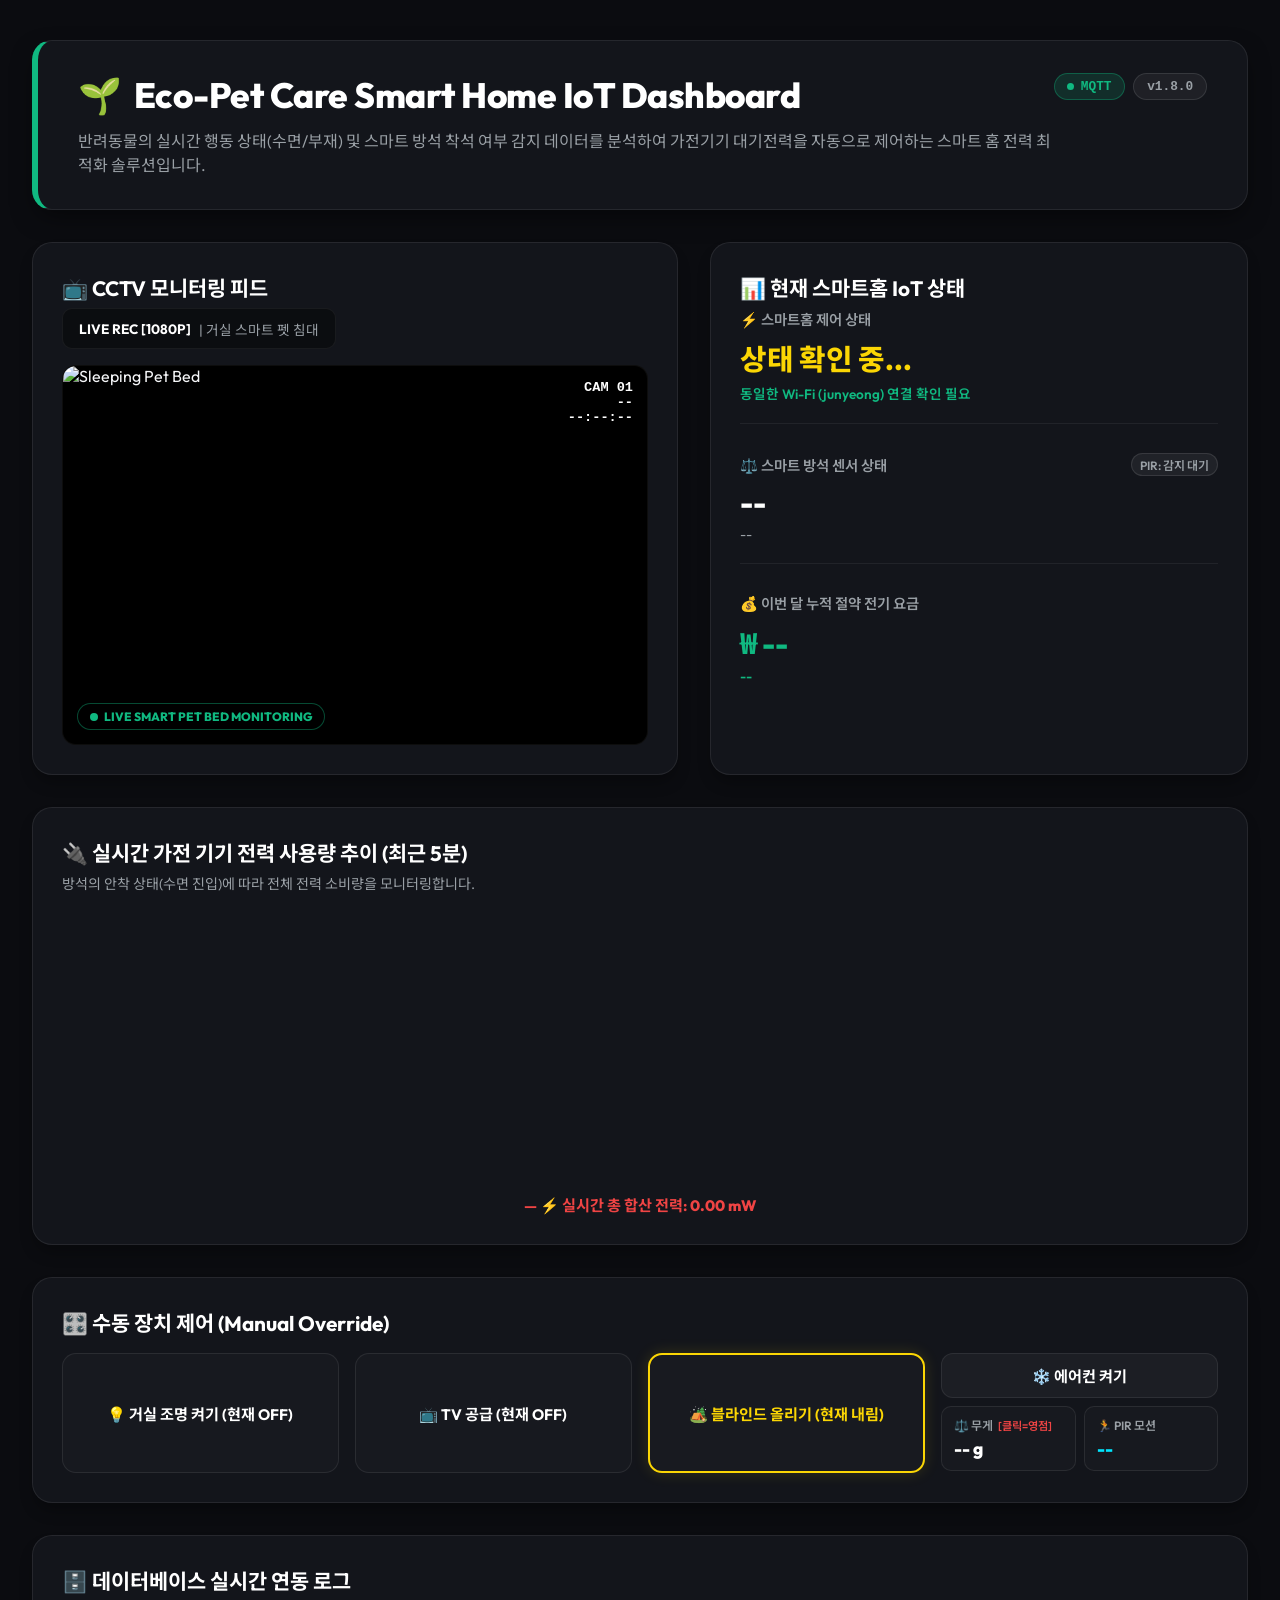
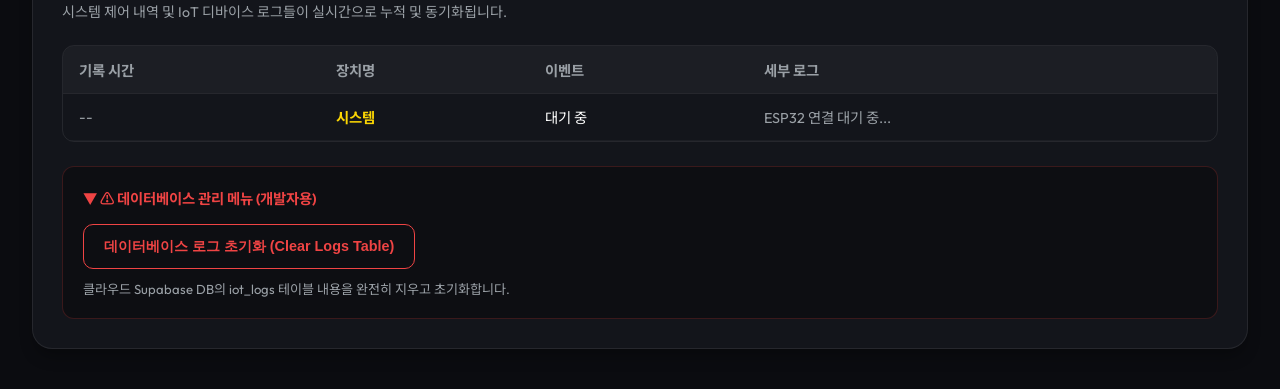
==== index.html @ 1c7ac2d5 "fix: make RPI_BASE dynamic and update status text" ====
<!DOCTYPE html>
<html lang="ko">
<head>
  <meta charset="UTF-8">
  <meta name="viewport" content="width=device-width, initial-scale=1.0">
  <title>🌱 Eco-Pet Care Smart Home IoT Dashboard</title>
  <link rel="stylesheet" href="style.css">
  <script src="https://cdn.jsdelivr.net/npm/chart.js"></script>
</head>
<body>
  <div class="container">
    <!-- Top Header Box -->
    <header>
      <div>
        <div class="title">
          <span>🌱</span> Eco-Pet Care Smart Home IoT Dashboard
        </div>
        <div class="subtitle">
          반려동물의 실시간 행동 상태(수면/부재) 및 스마트 방석 착석 여부 감지 데이터를 분석하여 가전기기 대기전력을 자동으로 제어하는 스마트 홈 전력 최적화 솔루션입니다.
        </div>
      </div>
      <div class="header-badges">
        <div class="badge-mqtt" id="mqttBadge">
          <span class="dot" id="mqttDot"></span> MQTT
        </div>
        <div class="badge-version">v1.8.0</div>
      </div>
    </header>

    <!-- Top Grid Layout -->
    <div class="grid-2">
      <!-- Left Card: CCTV Monitoring Feed -->
      <div class="card">
        <div class="card-title">
          📺 CCTV 모니터링 피드
        </div>
        <div class="cctv-header-bar">
          LIVE REC [1080P] <span>| 거실 스마트 펫 침대</span>
        </div>
        <div class="camera-box">
          <img src="https://images.unsplash.com/photo-1543466835-00a7907e9de1?q=80&w=1000&auto=format&fit=crop" alt="Sleeping Pet Bed">
          <div class="cam-timestamp">
            CAM 01<br>
            <span id="camDate">--</span><br>
            <span id="camTime">--:--:--</span>
          </div>
          <div class="cam-live-tag" id="camLiveTag">
            <span class="dot"></span> LIVE SMART PET BED MONITORING
          </div>
        </div>
      </div>

      <!-- Right Card: Current Smart Home IoT Status -->
      <div class="card">
        <div class="card-title">
          📊 현재 스마트홈 IoT 상태
        </div>

        <!-- Metric 1: 홈 제어 상태 -->
        <div class="metric-item">
          <div class="metric-label">⚡ 스마트홈 제어 상태</div>
          <div id="homeStatusVal" class="metric-val-yellow">상태 확인 중...</div>
          <div id="homeStatusSub" class="sub-desc-green">동일한 Wi-Fi (junyeong) 연결 확인 필요</div>
        </div>

        <!-- Metric 2: 방석 센서 -->
        <div class="metric-item">
          <div class="metric-label" style="display:flex; justify-content:space-between; align-items:center;">
            <span>⚖️ 스마트 방석 센서 상태</span>
            <span id="cushionPirTag" style="font-size:0.75rem; padding:2px 8px; border-radius:12px; background:rgba(255,255,255,0.06); color:#9aa0a6; border:1px solid rgba(255,255,255,0.1);">PIR: 감지 대기</span>
          </div>
          <div id="cushionStatusVal" class="metric-val-white">--</div>
          <div id="cushionStatusSub" class="sub-desc-gray">--</div>
        </div>

        <!-- Metric 3: 절약 요금 -->
        <div class="metric-item">
          <div class="metric-label">💰 이번 달 누적 절약 전기 요금</div>
          <div class="metric-val-green" id="savingVal">₩ --</div>
          <div class="sub-desc-green" id="savingSub">--</div>
        </div>
      </div>
    </div>

    <!-- Power Consumption Chart Card -->
    <div class="card" style="margin-bottom: 2rem;">
      <div class="card-title">🔌 실시간 가전 기기 전력 사용량 추이 (최근 5분)</div>
      <div class="card-desc">방석의 안착 상태(수면 진입)에 따라 전체 전력 소비량을 모니터링합니다.</div>

      <div style="height:260px; width:100%;">
        <canvas id="powerChart"></canvas>
      </div>

      <div style="display:flex; justify-content:center; align-items:center; gap:0.5rem; margin-top:1rem; font-weight:700; font-size:0.95rem;">
        <span style="color:#ef4444;">— ⚡ 실시간 총 합산 전력: <span id="powerLabel" style="color:#ef4444; font-weight:800;">0.00 mW</span></span>
      </div>
    </div>

    <!-- Manual Override Controls -->
    <div class="card" style="margin-bottom: 2rem;">
      <div class="card-title">🎛️ 수동 장치 제어 (Manual Override)</div>

      <div class="override-grid">
        <!-- 거실 조명 -->
        <div class="override-box" id="lightBox" onclick="toggleLight()">
          💡 거실 조명 켜기 (현재 OFF)
        </div>

        <!-- TV -->
        <div class="override-box" id="tvBox" onclick="toggleTV()">
          📺 TV 공급 (현재 OFF)
        </div>

        <!-- 블라인드 -->
        <div class="override-box-active" id="blindBox" onclick="toggleBlind()">
          🏕️ 블라인드 올리기 (현재 내림)
        </div>

        <!-- 에어컨 + 로드셀 영점 -->
        <div class="aircon-container">
          <div class="aircon-btn-top" id="acBtn" onclick="toggleAC()">
            ❄️ 에어컨 켜기
          </div>
          <div class="aircon-subgrid">
            <!-- 무게 / 영점 -->
            <div class="aircon-subbox" onclick="sendTare()" style="cursor:pointer;" title="클릭하여 영점 초기화">
              <div class="subbox-header">
                ⚖️ 무게 <span style="color:#ef4444; font-size:0.7rem;">[클릭=영점]</span>
              </div>
              <div class="subbox-content">
                <div class="subbox-val-white">
                  <span id="weightValSmall">-- g</span>
                </div>
              </div>
            </div>
            <!-- PIR 상태 -->
            <div class="aircon-subbox">
              <div class="subbox-header">
                🏃 PIR 모션
              </div>
              <div class="subbox-content">
                <div class="subbox-val-cyan" id="pirValSmall">
                  --
                </div>
              </div>
            </div>
          </div>
        </div>
      </div>
    </div>

    <!-- Database Logs & Delete Management Panel -->
    <div class="card">
      <div class="card-title">🗄️ 데이터베이스 실시간 연동 로그</div>
      <div class="card-desc" style="margin-bottom:1.5rem;">시스템 제어 내역 및 IoT 디바이스 로그들이 실시간으로 누적 및 동기화됩니다.</div>

      <div style="overflow-x:auto; border: 1px solid rgba(255,255,255,0.08); border-radius: 12px; margin-bottom: 1.5rem;">
        <table id="logsTable">
          <thead>
            <tr>
              <th>기록 시간</th>
              <th>장치명</th>
              <th>이벤트</th>
              <th>세부 로그</th>
            </tr>
          </thead>
          <tbody id="logsTbody">
            <tr>
              <td style="color:#9aa0a6;">--</td>
              <td style="font-weight:700; color:#fbd604;">시스템</td>
              <td style="color:#ffffff;">대기 중</td>
              <td style="color:#9aa0a6;">ESP32 연결 대기 중...</td>
            </tr>
          </tbody>
        </table>
      </div>

      <div style="background: rgba(0, 0, 0, 0.3); border: 1px solid rgba(239, 68, 68, 0.2); border-radius: 12px; padding: 1.25rem;">
        <div style="color: #ef4444; font-weight: 700; font-size: 0.9rem; margin-bottom: 1rem; display: flex; align-items: center; gap: 0.4rem;">
          ▼ ⚠️ 데이터베이스 관리 메뉴 (개발자용)
        </div>
        <div>
          <button
            id="clearLogsBtn"
            style="background: transparent; border: 1px solid #ef4444; color: #ef4444; padding: 0.75rem 1.25rem; border-radius: 10px; font-weight: 700; font-size: 0.9rem; cursor: pointer; transition: all 0.2s ease;"
            onclick="clearLogs()"
          >
            데이터베이스 로그 초기화 (Clear Logs Table)
          </button>
          <div style="color: #9aa0a6; font-size: 0.82rem; margin-top: 0.6rem;">
            클라우드 Supabase DB의 iot_logs 테이블 내용을 완전히 지우고 초기화합니다.
          </div>
        </div>
      </div>
    </div>
  </div>

  <script>
    // ===========================
    // 설정
    // ===========================
    const RPI_BASE = window.location.origin.startsWith('http') && !window.location.origin.includes('vercel')
      ? window.location.origin
      : 'http://10.88.232.244:5000';

    // 장치 토글 상태
    let lightOn = false, tvOn = false, blindUp = false, acOn = false;
    let backlightState = true;

    // 절약 요금 계산용
    let savedMinutes = 0;
    let lastDogPresent = null;
    let lastMotionState = null;
    let totalSaved = 12500; // 초기 누적값

    // 전력 차트 데이터
    let powerData = [];
    let timeLabels = [];

    // ===========================
    // 강아지 안착 판단 로직
    // weight >= 200g AND PIR = false → 강아지 자고있음
    // ===========================
    function isDogSettled(weight, motionDetected) {
      return weight >= 200 && !motionDetected;
    }

    // ===========================
    // 전력 차트 초기화
    // ===========================
    const ctx = document.getElementById('powerChart').getContext('2d');
    const powerChart = new Chart(ctx, {
      type: 'line',
      data: {
        labels: timeLabels,
        datasets: [{
          label: '실시간 총 합산 전력',
          data: powerData,
          borderColor: '#ef4444',
          backgroundColor: 'transparent',
          fill: false,
          tension: 0.3,
          borderWidth: 2,
          pointRadius: 0
        }]
      },
      options: {
        responsive: true,
        maintainAspectRatio: false,
        animation: { duration: 200 },
        plugins: { legend: { display: false } },
        scales: {
          x: {
            grid: { color: 'rgba(255,255,255,0.1)', borderDash: [4, 4] },
            ticks: { color: '#9aa0a6', fontSize: 10, maxTicksLimit: 10 }
          },
          y: {
            min: 0,
            max: 24,
            grid: { color: 'rgba(255,255,255,0.1)', borderDash: [4, 4] },
            ticks: { color: '#9aa0a6', stepSize: 6 }
          }
        }
      }
    });

    // ===========================
    // 실시간 상태 가져오기
    // ===========================
    async function fetchStatus() {
      try {
        const res = await fetch(`${RPI_BASE}/api/status`, { signal: AbortSignal.timeout(3000) });
        if (!res.ok) throw new Error('HTTP ' + res.status);
        const json = await res.json();
        updateUI(json.data || {});
        setMqttOnline(true);
      } catch(e) {
        setMqttOnline(false);
        const homeStatusEl  = document.getElementById('homeStatusVal');
        const homeStatusSub = document.getElementById('homeStatusSub');
        if (location.protocol === 'https:') {
          homeStatusEl.textContent = '⚠️ 브라우저 보안 차단 (HTTPS)';
          homeStatusEl.className   = 'metric-val-yellow';
          homeStatusSub.textContent = '🔒 주소창 자물쇠 > 사이트 설정 > "보안되지 않은 콘텐츠" [허용] 클릭 후 새로고침!';
          homeStatusSub.className   = 'sub-desc-green';
        } else {
          homeStatusEl.textContent = '❌ 라즈베리파이 연결 대기 중';
          homeStatusEl.className   = 'metric-val-yellow';
          homeStatusSub.textContent = '동일한 Wi-Fi(junyeong) 접속 확인 필요';
        }
      }
    }

    let lastMotionTimeWeb = 0;

    function updateUI(d) {
      const weight          = parseFloat(d.weight) || 0;
      const motionDetected  = d.motionDetected === true;
      const devStatus       = d.deviceStatus || 'OFFLINE';
      const pirAnalysis     = d.pirAnalysis || '';
      const dogStateServer  = d.dogState || '';

      const now = Date.now();
      if (motionDetected) {
        lastMotionTimeWeb = now;
      }

      // ─── 강아지 상태 판단 ───
      // 1) PIR 감지 -> 활동 중 (로드셀 무관)
      // 2) PIR 10초 미감지 & 무게 >= 200g -> 수면 중
      // 3) PIR 10초 미만 미감지 & 무게 >= 200g -> 착석 중
      // 4) 무게 < 80g & PIR 미감지 -> 부재 중
      let dogStatusStr = 'ABSENT'; // 'ACTIVE', 'SLEEPING', 'PRESENT', 'ABSENT'
      if (dogStateServer) {
        dogStatusStr = dogStateServer;
      } else {
        if (motionDetected) {
          dogStatusStr = 'ACTIVE';
        } else if (weight >= 200) {
          if (now - lastMotionTimeWeb >= 10000) {
            dogStatusStr = 'SLEEPING';
          } else {
            dogStatusStr = 'PRESENT';
          }
        } else if (weight < 80) {
          dogStatusStr = 'ABSENT';
        }
      }

      // ─── 홈 제어 상태 ───
      const homeStatusEl  = document.getElementById('homeStatusVal');
      const homeStatusSub = document.getElementById('homeStatusSub');
      if (dogStatusStr === 'ACTIVE') {
        homeStatusEl.textContent = '강아지 활동 중 🐕🏃';
        homeStatusEl.className   = 'metric-val-yellow';
        homeStatusSub.textContent = '⚡ PIR 움직임 감지 중 (절전 해제)';
        homeStatusSub.className   = 'sub-desc-green';
      } else if (dogStatusStr === 'SLEEPING') {
        homeStatusEl.textContent = '강아지 수면 중 🐶💤';
        homeStatusEl.className   = 'metric-val-green';
        homeStatusSub.textContent = '✓ 10초 이상 움직임 없음 + 방석 안착 (절전 모드)';
        homeStatusSub.className   = 'sub-desc-green';
      } else if (dogStatusStr === 'PRESENT') {
        homeStatusEl.textContent = '방석 착석 중 🐶';
        homeStatusEl.className   = 'metric-val-white';
        homeStatusSub.textContent = '● 방석 체중 감지 (10초 수면 대기 중)';
        homeStatusSub.className   = 'sub-desc-green';
      } else {
        homeStatusEl.textContent = '부재 중 (대기 모드 🏠)';
        homeStatusEl.className   = 'metric-val-yellow';
        homeStatusSub.textContent = '✓ 대기전력 보호 상태';
        homeStatusSub.className   = 'sub-desc-green';
      }

      // ─── 방석 센서 상태 ───
      const cushionVal = document.getElementById('cushionStatusVal');
      const cushionSub = document.getElementById('cushionStatusSub');
      const cushionPirTag = document.getElementById('cushionPirTag');

      if (cushionPirTag) {
        if (motionDetected) {
          cushionPirTag.textContent = '🏃 PIR: 감지됨';
          cushionPirTag.style.color = '#fbd604';
          cushionPirTag.style.borderColor = 'rgba(251,214,4,0.4)';
          cushionPirTag.style.background = 'rgba(251,214,4,0.15)';
        } else {
          cushionPirTag.textContent = '💤 PIR: 비감지';
          cushionPirTag.style.color = '#10b981';
          cushionPirTag.style.borderColor = 'rgba(16,185,129,0.3)';
          cushionPirTag.style.background = 'rgba(16,185,129,0.1)';
        }
      }

      if (dogStatusStr === 'SLEEPING') {
        cushionVal.textContent = '수면 안착 💤';
        cushionSub.textContent = '● 반려견 수면 중 (무게: ' + weight.toFixed(1) + 'g)';
        cushionSub.className   = 'sub-desc-green';
      } else if (dogStatusStr === 'PRESENT' || dogStatusStr === 'ACTIVE') {
        cushionVal.textContent = '안착 중 🐶';
        cushionSub.textContent = '● 반려견 방석 재실 (무게: ' + weight.toFixed(1) + 'g)';
        cushionSub.className   = 'sub-desc-green';
      } else {
        cushionVal.textContent = '미안착';
        cushionSub.textContent = '○ 반려견 부재 상태 (무게: ' + weight.toFixed(1) + 'g)';
        cushionSub.className   = 'sub-desc-gray';
      }

      // ─── 절약 요금 업데이트 ───
      if (lastDogPresent !== null && lastDogPresent !== dogSettled) {
        if (!dogSettled) {
          totalSaved += 50; // 대기모드 전환 시 절약 누적
        }
        addLog('스마트홈', dogSettled ? '강아지 안착' : '강아지 이석', dogSettled ? `무게 ${weight.toFixed(1)}g 감지 + PIR 미감지 → 재실 확인` : `방석 비어있음 → 대기모드 전환`);
      }
      lastDogPresent = dogSettled;
      document.getElementById('savingVal').textContent = '₩ ' + totalSaved.toLocaleString();
      document.getElementById('savingSub').textContent = '+₩ 50 (전일 대기전력 자동 차단 대비)';

      // ─── 무게 / PIR 소형 표시 ───
      document.getElementById('weightValSmall').textContent = weight.toFixed(1) + ' g';
      const pirSmall = document.getElementById('pirValSmall');
      if (motionDetected) {
        pirSmall.textContent = '🏃 감지';
        pirSmall.style.color = '#fbd604';
      } else {
        pirSmall.textContent = '💤 없음';
        pirSmall.style.color = '#00e5ff';
      }

      // PIR 변화 로그
      if (lastMotionState !== null && lastMotionState !== motionDetected) {
        addLog('PIR 모션 센서', motionDetected ? '모션 감지' : '모션 해제',
          motionDetected ? '움직임 감지 → 강아지 활동 중' : `움직임 없음 (무게: ${weight.toFixed(1)}g)`);
      }
      lastMotionState = motionDetected;

      // ─── MQTT 배지 상태 ───
      setMqttOnline(devStatus === 'ONLINE');

      // ─── 전력 차트 (강아지 안착 시 전력 낮게) ───
      const now = new Date().toLocaleTimeString('ko-KR', { hour: '2-digit', minute: '2-digit', second: '2-digit' });
      const basePower = dogSettled ? 0.5 : 21.2;
      const power = +(basePower + (Math.random() * 0.6 - 0.3)).toFixed(2);
      powerData.push(power);
      timeLabels.push(now);
      if (powerData.length > 60) { powerData.shift(); timeLabels.shift(); }
      powerChart.update('none');
      document.getElementById('powerLabel').textContent = power.toFixed(2) + ' mW';
    }

    function setMqttOnline(online) {
      const dot = document.getElementById('mqttDot');
      dot.style.background  = online ? '#10b981' : '#ef4444';
      dot.style.boxShadow   = online ? '0 0 6px #10b981' : '0 0 6px #ef4444';
    }

    // ===========================
    // 제어 명령 전송
    // ===========================
    async function sendCommand(payload) {
      try {
        const res = await fetch(`${RPI_BASE}/api/control`, {
          method: 'POST',
          headers: { 'Content-Type': 'application/json' },
          body: JSON.stringify(payload),
          signal: AbortSignal.timeout(3000)
        });
        return res.ok;
      } catch(e) { return false; }
    }

    // 영점 초기화
    async function sendTare() {
      const box = document.getElementById('weightValSmall');
      const prev = box.textContent;
      box.textContent = '영점 중...';
      const ok = await sendCommand({ command: 'tare' });
      box.textContent = ok ? '✅ 완료' : prev;
      setTimeout(() => { if(box.textContent === '✅ 완료') box.textContent = '0.0 g'; }, 1500);
      if (ok) addLog('로드셀', '영점 초기화', '사용자가 Tare 명령 전송 완료');
    }

    // 거실 조명
    function toggleLight() {
      lightOn = !lightOn;
      const box = document.getElementById('lightBox');
      box.textContent = `💡 거실 조명 ${lightOn ? '켜기' : '끄기'} (현재 ${lightOn ? 'ON' : 'OFF'})`;
      if (lightOn) { box.style.border = '2px solid #fbd604'; box.style.color = '#fbd604'; }
      else { box.style.border = ''; box.style.color = ''; }
      addLog('거실 조명', '수동 제어', `관리자가 거실 조명을 ${lightOn ? 'ON' : 'OFF'}(으)로 수동 전환함`);
    }

    // TV
    function toggleTV() {
      tvOn = !tvOn;
      const box = document.getElementById('tvBox');
      box.textContent = `📺 TV 공급 (현재 ${tvOn ? 'ON' : 'OFF'})`;
      if (tvOn) { box.style.border = '2px solid #fbd604'; box.style.color = '#fbd604'; }
      else { box.style.border = ''; box.style.color = ''; }
      addLog('TV', '수동 제어', `관리자가 TV 전원을 ${tvOn ? 'ON' : 'OFF'}(으)로 수동 전환함`);
    }

    // 블라인드
    function toggleBlind() {
      blindUp = !blindUp;
      const box = document.getElementById('blindBox');
      box.textContent = `🏕️ 블라인드 ${blindUp ? '내리기' : '올리기'} (현재 ${blindUp ? '올림' : '내림'})`;
      addLog('블라인드', '수동 제어', `관리자가 블라인드를 ${blindUp ? '올림' : '내림'}(으)로 수동 전환함`);
    }

    // 에어컨
    function toggleAC() {
      acOn = !acOn;
      const btn = document.getElementById('acBtn');
      btn.textContent = acOn ? '❄️ 에어컨 끄기' : '❄️ 에어컨 켜기';
      addLog('에어컨', '수동 제어', `관리자가 에어컨 전원을 ${acOn ? 'ON' : 'OFF'}(으)로 수동 전환함 (PWM: ${acOn ? 149 : 0})`);
    }

    // ===========================
    // 이벤트 로그
    // ===========================
    function addLog(device, event, detail) {
      const tbody = document.getElementById('logsTbody');
      const nowStr = new Date().toLocaleString('ko-KR').replace(/\./g, '-').replace(/ /g, ' ').substring(0, 19);
      const tr = document.createElement('tr');
      tr.innerHTML = `
        <td style="color:#9aa0a6;">${nowStr}</td>
        <td style="font-weight:700; color:#fbd604;">${device}</td>
        <td style="color:#ffffff;">${event}</td>
        <td style="color:#9aa0a6;">${detail}</td>
      `;
      tbody.insertBefore(tr, tbody.firstChild);
      if (tbody.children.length > 20) tbody.removeChild(tbody.lastChild);
    }

    function clearLogs() {
      if (confirm('정말로 모든 데이터베이스 로그를 초기화하시겠습니까?')) {
        const tbody = document.getElementById('logsTbody');
        const nowStr = new Date().toLocaleString('ko-KR');
        tbody.innerHTML = `
          <tr>
            <td style="color:#9aa0a6;">${nowStr}</td>
            <td style="font-weight:700; color:#fbd604;">시스템 메인</td>
            <td style="color:#ffffff;">초기화</td>
            <td style="color:#9aa0a6;">데이터베이스 모든 로그 수동 삭제 완료 (초기화)</td>
          </tr>
        `;
        alert('데이터베이스 모든 로그가 초기화 되었습니다.');
      }
    }

    // ===========================
    // 실시간 시계
    // ===========================
    function updateClock() {
      const now = new Date();
      document.getElementById('camDate').textContent = now.toLocaleDateString('ko-KR');
      document.getElementById('camTime').textContent = now.toLocaleTimeString('ko-KR');
    }

    // ===========================
    // 시작
    // ===========================
    fetchStatus();
    setInterval(fetchStatus, 1500);
    setInterval(updateClock, 1000);
    updateClock();
  </script>
</body>
</html>
---- style.css ----
@import url('https://fonts.googleapis.com/css2?family=Outfit:wght@300;400;600;800&family=Noto+Sans+KR:wght@300;400;700&display=swap');

:root {
  --bg-color: #0b0c10;
  --panel-bg: rgba(22, 24, 30, 0.85);
  --panel-border: rgba(255, 255, 255, 0.08);
  --text-primary: #f5f6f8;
  --text-secondary: #9aa0a6;
  --accent-green: #10b981;
  --accent-red: #ef4444;
  --accent-yellow: #fbd604;
  --font-family: 'Outfit', 'Noto Sans KR', sans-serif;
}

* {
  margin: 0;
  padding: 0;
  box-sizing: border-box;
}

body {
  background-color: var(--bg-color);
  color: var(--text-primary);
  font-family: var(--font-family);
  min-height: 100vh;
  padding: 2.5rem 2rem;
  overflow-x: hidden;
}

.container {
  max-width: 1400px;
  margin: 0 auto;
}

/* Header Box */
header {
  background: var(--panel-bg);
  border: 1px solid var(--panel-border);
  backdrop-filter: blur(16px);
  padding: 2rem 2.5rem;
  border-radius: 20px;
  margin-bottom: 2rem;
  border-left: 6px solid #10b981;
  display: flex;
  justify-content: space-between;
  align-items: flex-start;
  box-shadow: 0 10px 25px -5px rgba(0, 0, 0, 0.5);
  position: relative;
}

.title {
  font-size: 2.2rem;
  font-weight: 800;
  color: #ffffff;
  display: flex;
  align-items: center;
  gap: 0.75rem;
  letter-spacing: -0.5px;
}

.subtitle {
  color: var(--text-secondary);
  font-size: 1rem;
  margin-top: 0.75rem;
  line-height: 1.5;
}

.header-badges {
  display: flex;
  align-items: center;
  gap: 0.5rem;
}

.badge-mqtt {
  background: rgba(16, 185, 129, 0.15);
  border: 1px solid rgba(16, 185, 129, 0.35);
  color: #10b981;
  padding: 0.3rem 0.8rem;
  border-radius: 999px;
  font-size: 0.8rem;
  font-weight: 700;
  font-family: monospace;
  display: flex;
  align-items: center;
  gap: 0.4rem;
}

.badge-mqtt .dot {
  width: 7px;
  height: 7px;
  border-radius: 50%;
  background-color: #10b981;
  display: inline-block;
}

.badge-version {
  background: rgba(255, 255, 255, 0.05);
  border: 1px solid rgba(255, 255, 255, 0.1);
  color: #9aa0a6;
  padding: 0.3rem 0.8rem;
  border-radius: 999px;
  font-size: 0.8rem;
  font-weight: 700;
  font-family: monospace;
}

/* Grid Layout */
.grid-2 {
  display: grid;
  grid-template-columns: 1.2fr 1fr;
  gap: 2rem;
  margin-bottom: 2rem;
}

.card {
  background: var(--panel-bg);
  border: 1px solid var(--panel-border);
  border-radius: 20px;
  padding: 1.8rem;
  backdrop-filter: blur(12px);
  box-shadow: 0 10px 15px -3px rgba(0, 0, 0, 0.3);
}

.card-title {
  font-size: 1.3rem;
  font-weight: 700;
  margin-bottom: 0.4rem;
  display: flex;
  align-items: center;
  gap: 0.5rem;
  color: #ffffff;
}

.card-desc {
  color: var(--text-secondary);
  font-size: 0.88rem;
  margin-bottom: 1.5rem;
}

/* Camera Card */
.cctv-header-bar {
  background: rgba(0, 0, 0, 0.4);
  border: 1px solid rgba(255, 255, 255, 0.06);
  padding: 0.6rem 1rem;
  border-radius: 10px;
  font-size: 0.85rem;
  font-weight: 700;
  color: #ffffff;
  margin-bottom: 1rem;
  display: inline-flex;
  align-items: center;
  gap: 0.5rem;
}

.cctv-header-bar span {
  color: #9aa0a6;
  font-weight: 400;
}

.camera-box {
  width: 100%;
  height: 380px;
  background: #000;
  border-radius: 14px;
  position: relative;
  overflow: hidden;
  border: 1px solid rgba(255, 255, 255, 0.05);
}

.camera-box img {
  width: 100%;
  height: 100%;
  object-fit: cover;
}

.cam-timestamp {
  position: absolute;
  top: 14px;
  right: 14px;
  text-align: right;
  color: #ffffff;
  font-family: monospace;
  font-size: 0.85rem;
  font-weight: 700;
  text-shadow: 0 2px 4px rgba(0,0,0,0.8);
}

.cam-live-tag {
  position: absolute;
  bottom: 14px;
  left: 14px;
  background: rgba(0, 0, 0, 0.65);
  border: 1px solid rgba(16, 185, 129, 0.4);
  padding: 5px 12px;
  border-radius: 20px;
  font-size: 0.75rem;
  font-weight: 800;
  color: #10b981;
  backdrop-filter: blur(4px);
  display: flex;
  align-items: center;
  gap: 0.4rem;
}

.cam-live-tag .dot {
  width: 8px;
  height: 8px;
  border-radius: 50%;
  background-color: #10b981;
}

/* Status Metrics */
.metric-item {
  margin-bottom: 1.8rem;
  padding-bottom: 1.25rem;
  border-bottom: 1px solid rgba(255, 255, 255, 0.06);
}

.metric-item:last-child {
  margin-bottom: 0;
  padding-bottom: 0;
  border-bottom: none;
}

.metric-label {
  color: var(--text-secondary);
  font-size: 0.9rem;
  font-weight: 600;
  margin-bottom: 0.5rem;
  display: flex;
  align-items: center;
  gap: 0.4rem;
}

.metric-val-yellow {
  font-size: 1.8rem;
  font-weight: 800;
  color: #fbd604;
  margin-bottom: 0.3rem;
}

.metric-val-white {
  font-size: 1.8rem;
  font-weight: 800;
  color: #ffffff;
  margin-bottom: 0.3rem;
}

.metric-val-green {
  font-size: 1.8rem;
  font-weight: 800;
  color: #10b981;
  margin-bottom: 0.3rem;
}

.sub-desc-green {
  color: #10b981;
  font-size: 0.85rem;
  font-weight: 600;
}

.sub-desc-gray {
  color: #9aa0a6;
  font-size: 0.85rem;
}

/* Manual Override Grid */
.override-grid {
  display: grid;
  grid-template-columns: repeat(4, 1fr);
  gap: 1rem;
  margin-top: 1rem;
}

.override-box {
  background: rgba(255, 255, 255, 0.02);
  border: 1px solid rgba(255, 255, 255, 0.08);
  border-radius: 14px;
  padding: 1.5rem 1rem;
  display: flex;
  align-items: center;
  justify-content: center;
  font-weight: 700;
  font-size: 0.95rem;
  color: #ffffff;
  text-align: center;
  min-height: 120px;
  cursor: pointer;
  transition: all 0.2s ease;
}

.override-box:hover {
  background: rgba(255, 255, 255, 0.05);
  border-color: rgba(255, 255, 255, 0.2);
}

.override-box-active {
  background: rgba(255, 255, 255, 0.02);
  border: 2px solid #fbd604;
  border-radius: 14px;
  padding: 1.5rem 1rem;
  display: flex;
  align-items: center;
  justify-content: center;
  font-weight: 700;
  font-size: 0.95rem;
  color: #fbd604;
  text-align: center;
  min-height: 120px;
  box-shadow: 0 0 15px rgba(251, 214, 4, 0.15);
}

/* Air Conditioner Box Structure matching Image 2 */
.aircon-container {
  display: flex;
  flex-direction: column;
  gap: 0.5rem;
  min-height: 120px;
}

.aircon-btn-top {
  background: rgba(255, 255, 255, 0.04);
  border: 1px solid rgba(255, 255, 255, 0.08);
  border-radius: 12px;
  color: #ffffff;
  padding: 0.65rem 1rem;
  font-weight: 700;
  font-size: 0.95rem;
  text-align: center;
  cursor: pointer;
  display: flex;
  align-items: center;
  justify-content: center;
  gap: 0.4rem;
}

.aircon-subgrid {
  display: grid;
  grid-template-columns: 1fr 1fr;
  gap: 0.5rem;
}

.aircon-subbox {
  background: rgba(255, 255, 255, 0.02);
  border: 1px solid rgba(255, 255, 255, 0.08);
  border-radius: 10px;
  padding: 0.6rem 0.75rem;
  display: flex;
  flex-direction: column;
  justify-content: space-between;
  min-height: 65px;
}

.subbox-header {
  color: #9aa0a6;
  font-size: 0.75rem;
  font-weight: 600;
  display: flex;
  align-items: center;
  gap: 0.3rem;
}

.subbox-content {
  display: flex;
  align-items: center;
  justify-content: space-between;
  margin-top: 0.2rem;
}

.subbox-val-white {
  color: #ffffff;
  font-weight: 800;
  font-size: 1.1rem;
  display: flex;
  align-items: center;
  gap: 0.3rem;
}

.subbox-val-cyan {
  color: #00e5ff;
  font-weight: 800;
  font-size: 1.1rem;
  display: flex;
  align-items: center;
  gap: 0.3rem;
}

.arrow-stack {
  display: flex;
  flex-direction: column;
  align-items: center;
  gap: 1px;
  color: #64748b;
  font-size: 0.65rem;
  cursor: pointer;
}

.arrow-stack span:hover {
  color: #00e5ff;
}

table {
  width: 100%;
  border-collapse: collapse;
  font-size: 0.9rem;
  text-align: left;
}

th {
  background: rgba(255, 255, 255, 0.04);
  padding: 0.8rem 1rem;
  color: var(--text-secondary);
  border-bottom: 1px solid var(--panel-border);
}

td {
  padding: 0.8rem 1rem;
  border-bottom: 1px solid rgba(255, 255, 255, 0.04);
}

@media (max-width: 992px) {
  .grid-2 { grid-template-columns: 1fr; }
  .override-grid { grid-template-columns: 1fr 1fr; }
  .grid-3 { grid-template-columns: 1fr; }
}

/* Grid 3 columns */
.grid-3 {
  display: grid;
  grid-template-columns: repeat(3, 1fr);
  gap: 1.5rem;
}

/* Sensor Card */
.sensor-card {
  display: flex;
  flex-direction: column;
  align-items: center;
  text-align: center;
  gap: 0.6rem;
}

.sensor-big {
  font-size: 2.2rem;
  font-weight: 800;
  color: #ffffff;
  letter-spacing: -1px;
}

.sensor-badge {
  background: rgba(255,255,255,0.05);
  border: 1px solid rgba(255,255,255,0.1);
  color: #9aa0a6;
  padding: 0.35rem 1rem;
  border-radius: 999px;
  font-size: 0.82rem;
  font-weight: 700;
  transition: all 0.3s ease;
}

.sensor-sub {
  color: #9aa0a6;
  font-size: 0.8rem;
}

/* Tare Button */
.ctrl-btn {
  margin-top: 0.5rem;
  padding: 0.6rem 1.2rem;
  border-radius: 10px;
  font-weight: 700;
  font-size: 0.85rem;
  cursor: pointer;
  border: none;
  transition: all 0.2s ease;
}

.tare-btn {
  background: rgba(16, 185, 129, 0.15);
  border: 1px solid rgba(16, 185, 129, 0.4);
  color: #10b981;
}

.tare-btn:hover {
  background: rgba(16, 185, 129, 0.3);
  transform: translateY(-1px);
}

.tare-btn:disabled {
  opacity: 0.5;
  cursor: not-allowed;
  transform: none;
}

/* LCD Screen Simulator */
.lcd-screen {
  background: #0d1a0d;
  border: 2px solid #1a4a1a;
  border-radius: 10px;
  padding: 1rem 1.5rem;
  font-family: 'Courier New', monospace;
  box-shadow: inset 0 0 20px rgba(0, 255, 0, 0.05), 0 0 15px rgba(0, 200, 0, 0.1);
  margin-top: 1rem;
}

.lcd-line {
  font-size: 1.1rem;
  font-weight: 700;
  color: #39ff14;
  text-shadow: 0 0 8px rgba(57, 255, 20, 0.6);
  letter-spacing: 0.05em;
  line-height: 2;
  white-space: pre;
  overflow: hidden;
}

/* Override box hover for interactive ones */
.override-box-active:hover {
  background: rgba(251, 214, 4, 0.08);
  cursor: pointer;
  transform: translateY(-1px);
  transition: all 0.2s ease;
}

.aircon-container:hover .aircon-btn-top {
  background: rgba(255,255,255,0.08);
  border-color: rgba(255,255,255,0.2);
  transition: all 0.2s ease;
}
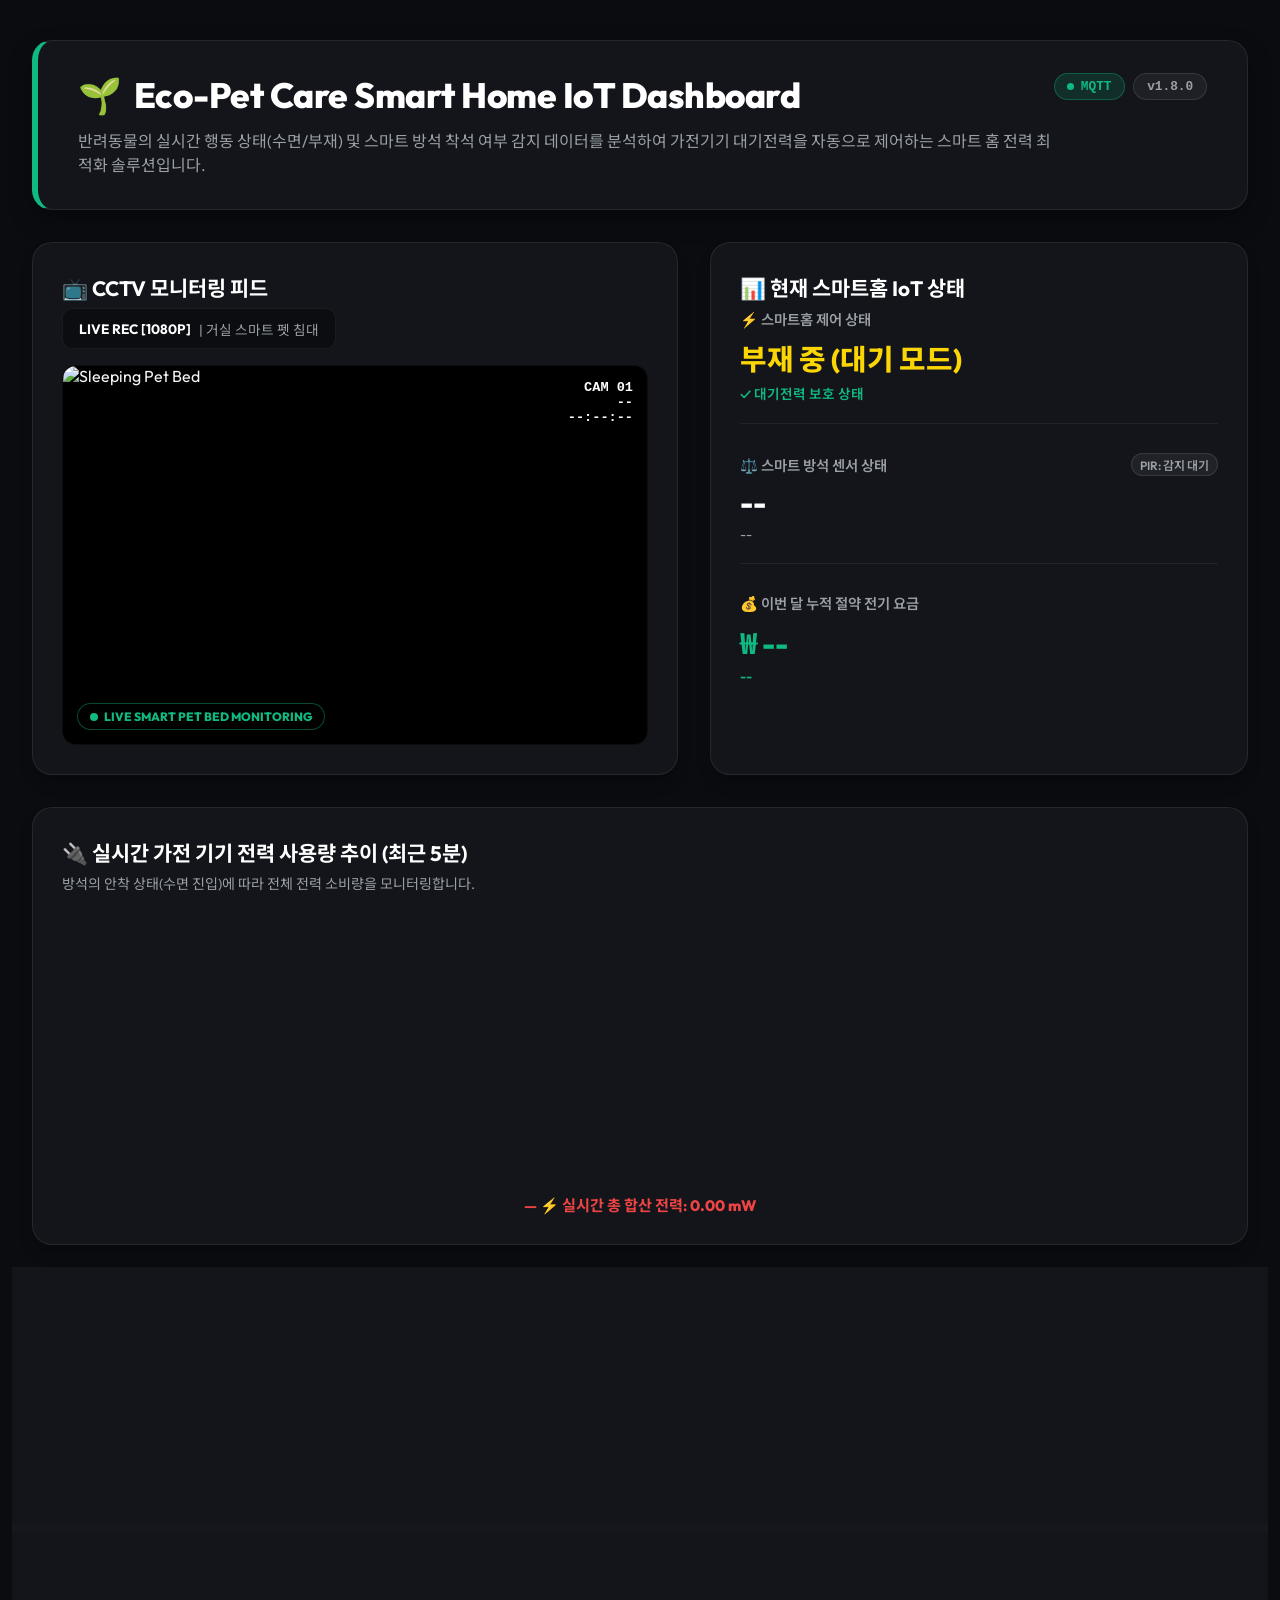
==== commit 02cf555d: "fix: clean Cloudflare HTTPS fetch logic without Mixed Content fallback errors" ====
--- a/index.html
+++ b/index.html
@@ -59,8 +59,8 @@
         <!-- Metric 1: 홈 제어 상태 -->
         <div class="metric-item">
           <div class="metric-label">⚡ 스마트홈 제어 상태</div>
-          <div id="homeStatusVal" class="metric-val-yellow">상태 확인 중...</div>
-          <div id="homeStatusSub" class="sub-desc-green">동일한 Wi-Fi (junyeong) 연결 확인 필요</div>
+          <div id="homeStatusVal" class="metric-val-yellow">부재 중 (대기 모드)</div>
+          <div id="homeStatusSub" class="sub-desc-green">✓ 대기전력 보호 상태</div>
         </div>
 
         <!-- Metric 2: 방석 센서 -->
@@ -264,31 +264,37 @@
       }
     });
 
-    // ===========================
-    // 실시간 상태 가져오기
-    // ===========================
+    // 🌐 발표 전용 Cloudflare HTTPS 보안 터널 (Vercel 100% 호환)
+    const TUNNEL_URL = 'https://quarters-contributing-yorkshire-halo.trycloudflare.com';
+
     async function fetchStatus() {
+      // 1. Cloudflare HTTPS 터널 호출
       try {
-        const res = await fetch(`${RPI_BASE}/api/status`, { signal: AbortSignal.timeout(3000) });
-        if (!res.ok) throw new Error('HTTP ' + res.status);
-        const json = await res.json();
-        updateUI(json.data || {});
-        setMqttOnline(true);
+        const res = await fetch(`${TUNNEL_URL}/api/status`, { cache: 'no-store' });
+        if (res.ok) {
+          const json = await res.json();
+          updateUI(json.data || {});
+          setMqttOnline(true);
+          return;
+        }
       } catch(e) {
-        setMqttOnline(false);
-        const homeStatusEl  = document.getElementById('homeStatusVal');
-        const homeStatusSub = document.getElementById('homeStatusSub');
-        if (location.protocol === 'https:') {
-          homeStatusEl.textContent = '⚠️ 브라우저 보안 차단 (HTTPS)';
-          homeStatusEl.className   = 'metric-val-yellow';
-          homeStatusSub.textContent = '🔒 주소창 자물쇠 > 사이트 설정 > "보안되지 않은 콘텐츠" [허용] 클릭 후 새로고침!';
-          homeStatusSub.className   = 'sub-desc-green';
-        } else {
-          homeStatusEl.textContent = '❌ 라즈베리파이 연결 대기 중';
-          homeStatusEl.className   = 'metric-val-yellow';
-          homeStatusSub.textContent = '동일한 Wi-Fi(junyeong) 접속 확인 필요';
-        }
-      }
+        console.warn('터널 통신 대기 중:', e.message);
+      }
+
+      // 2. 로컬 네트워크 (Vercel이 아닐 때만 시도)
+      if (!location.origin.includes('vercel')) {
+        try {
+          const res = await fetch('/api/status', { cache: 'no-store' });
+          if (res.ok) {
+            const json = await res.json();
+            updateUI(json.data || {});
+            setMqttOnline(true);
+            return;
+          }
+        } catch(e) {}
+      }
+
+      setMqttOnline(false);
     }
 
     let lastMotionTimeWeb = 0;
@@ -439,13 +445,25 @@
     // ===========================
     async function sendCommand(payload) {
       try {
-        const res = await fetch(`${RPI_BASE}/api/control`, {
+        let res = await fetch(`${TUNNEL_URL}/api/control`, {
           method: 'POST',
           headers: { 'Content-Type': 'application/json' },
           body: JSON.stringify(payload),
-          signal: AbortSignal.timeout(3000)
-        });
-        return res.ok;
+          signal: AbortSignal.timeout(3500)
+        }).catch(() => null);
+
+        if (!res || !res.ok) {
+          const fallback = window.location.origin.startsWith('http') && !window.location.origin.includes('vercel')
+            ? window.location.origin
+            : 'http://10.88.232.244:5000';
+          res = await fetch(`${fallback}/api/control`, {
+            method: 'POST',
+            headers: { 'Content-Type': 'application/json' },
+            body: JSON.stringify(payload),
+            signal: AbortSignal.timeout(3500)
+          });
+        }
+        return res && res.ok;
       } catch(e) { return false; }
     }
 
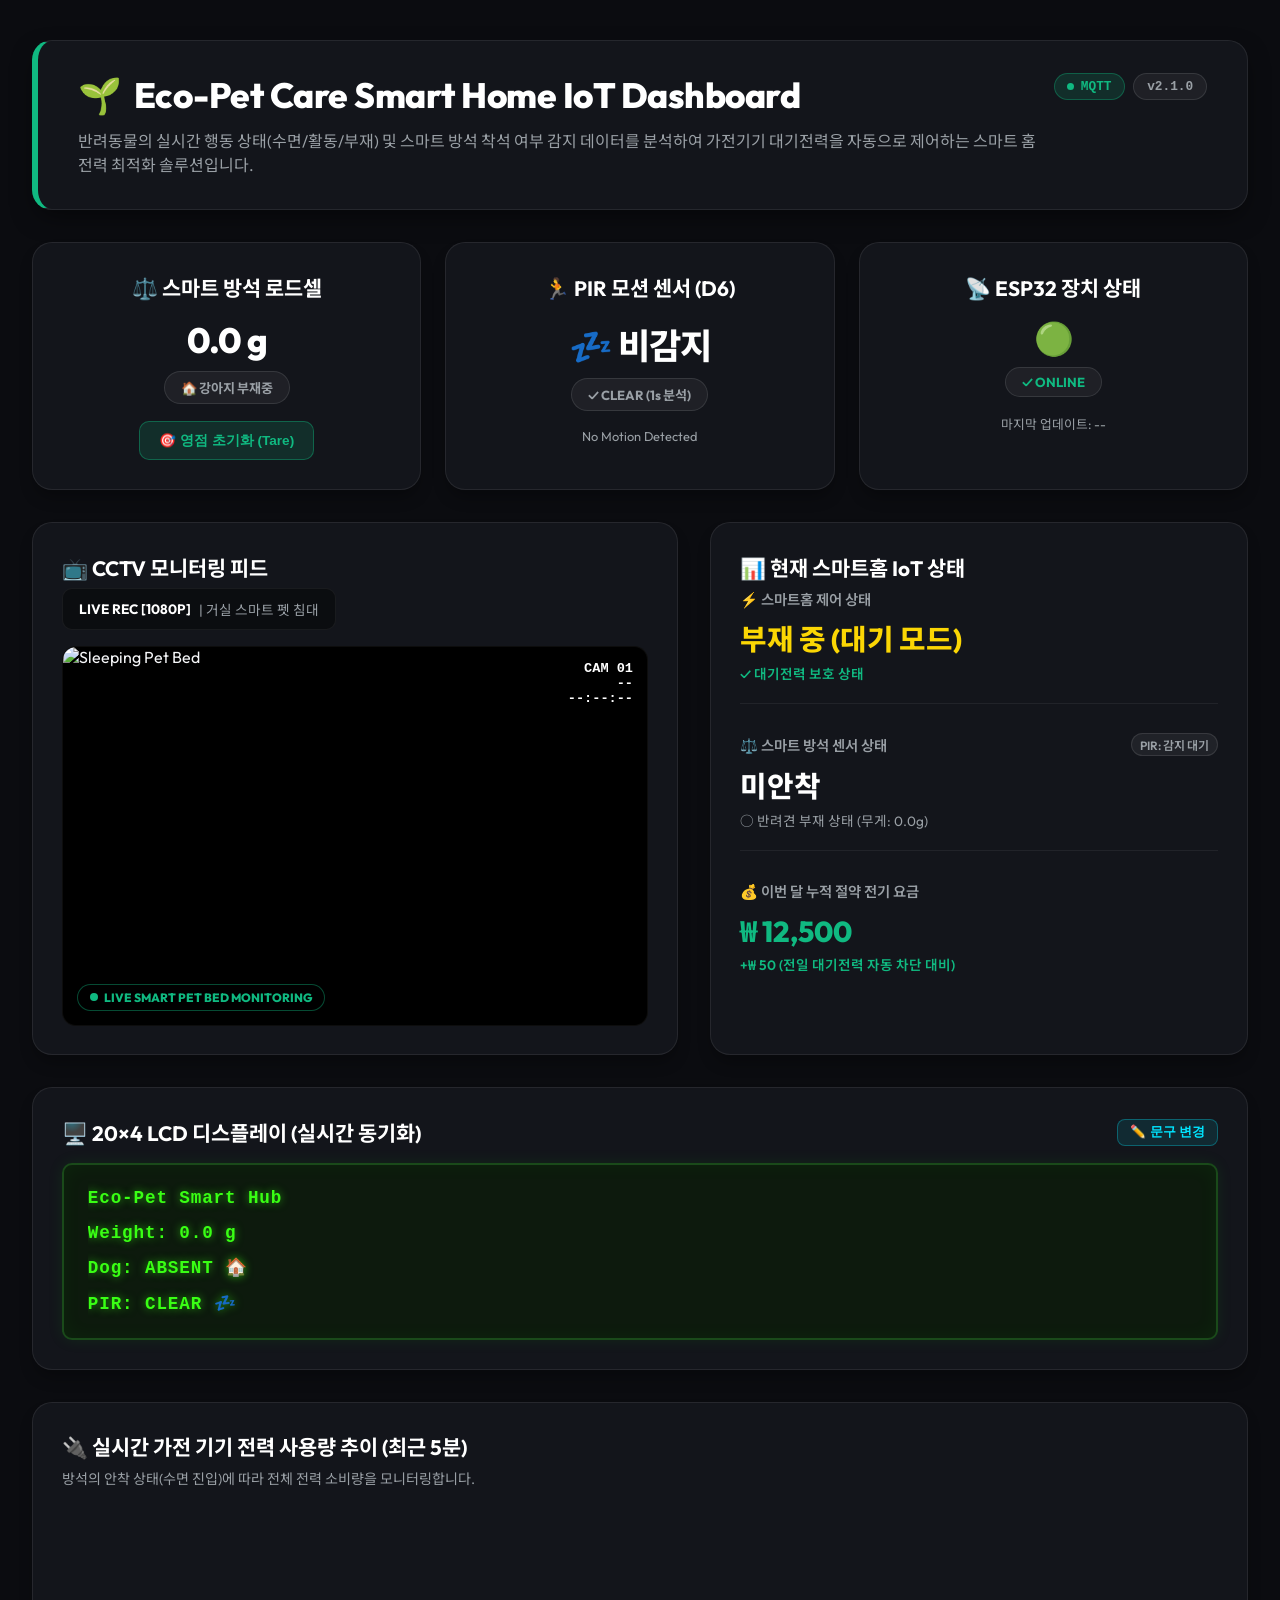
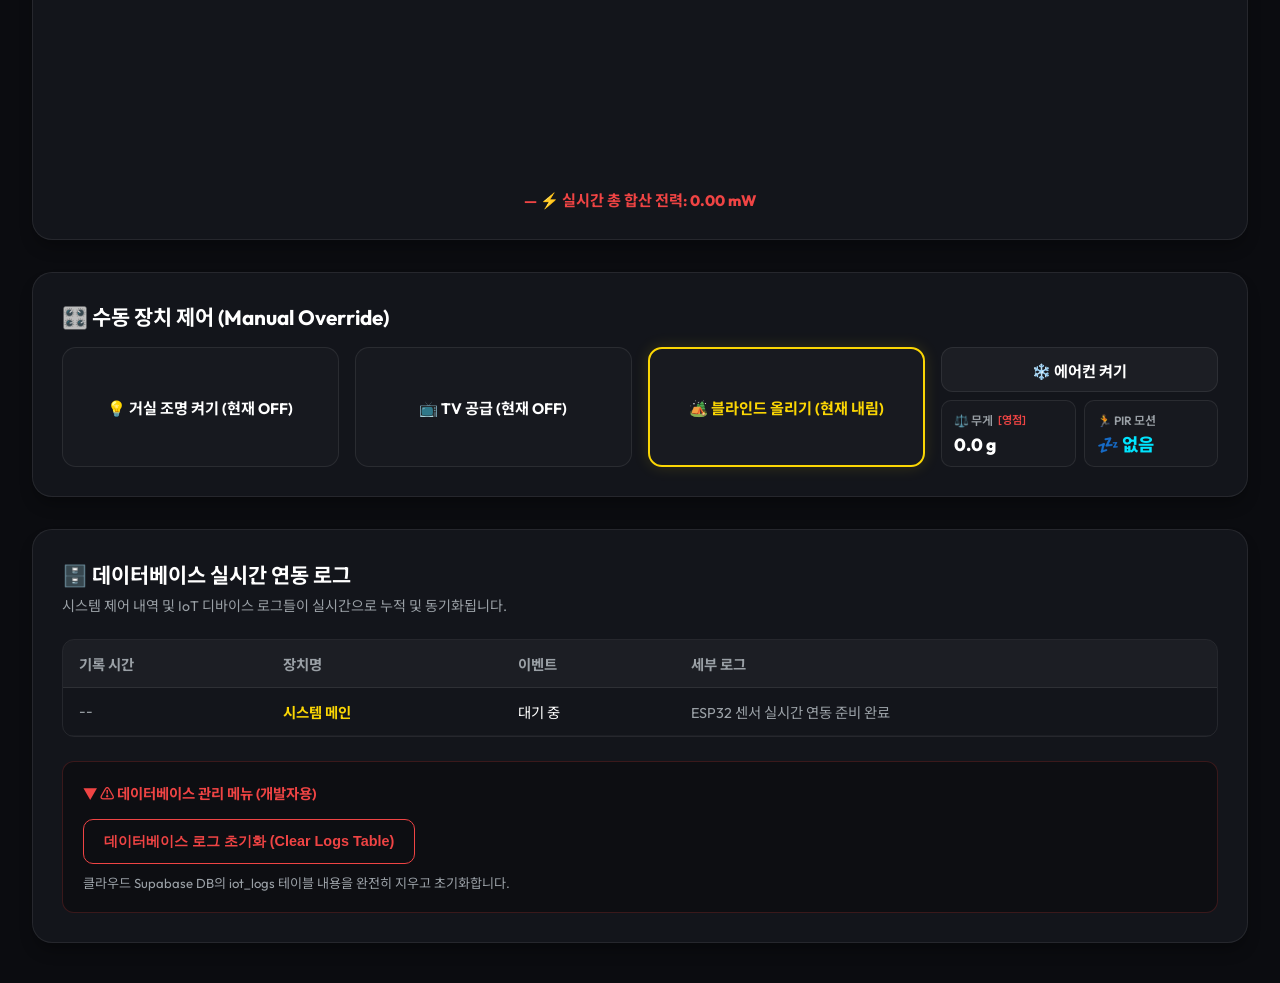
==== commit e8f607cc: "feat: ultimate dashboard with dedicated LoadCell, PIR D6, ESP32 status cards and 20x4 LCD simulator" ====
--- a/index.html
+++ b/index.html
@@ -16,18 +16,45 @@
           <span>🌱</span> Eco-Pet Care Smart Home IoT Dashboard
         </div>
         <div class="subtitle">
-          반려동물의 실시간 행동 상태(수면/부재) 및 스마트 방석 착석 여부 감지 데이터를 분석하여 가전기기 대기전력을 자동으로 제어하는 스마트 홈 전력 최적화 솔루션입니다.
+          반려동물의 실시간 행동 상태(수면/활동/부재) 및 스마트 방석 착석 여부 감지 데이터를 분석하여 가전기기 대기전력을 자동으로 제어하는 스마트 홈 전력 최적화 솔루션입니다.
         </div>
       </div>
       <div class="header-badges">
         <div class="badge-mqtt" id="mqttBadge">
           <span class="dot" id="mqttDot"></span> MQTT
         </div>
-        <div class="badge-version">v1.8.0</div>
+        <div class="badge-version">v2.1.0</div>
       </div>
     </header>
 
-    <!-- Top Grid Layout -->
+    <!-- Real-time Live Sensor Cards (3-Grid) -->
+    <div class="grid-3" style="margin-bottom:2rem;">
+      <!-- Card 1: Weight / LoadCell Sensor -->
+      <div class="card sensor-card">
+        <div class="card-title">⚖️ 스마트 방석 로드셀</div>
+        <div class="sensor-big" id="weightVal">0.0 g</div>
+        <div class="sensor-badge" id="dogBadge">🏠 강아지 부재중</div>
+        <button class="ctrl-btn tare-btn" id="tareBtn" onclick="sendTare()">🎯 영점 초기화 (Tare)</button>
+      </div>
+
+      <!-- Card 2: PIR Motion Sensor (D6) -->
+      <div class="card sensor-card">
+        <div class="card-title">🏃 PIR 모션 센서 (D6)</div>
+        <div class="sensor-big" id="pirVal">💤 비감지</div>
+        <div class="sensor-badge" id="pirBadge">✓ CLEAR (1s 분석)</div>
+        <div class="sensor-sub" id="pirAnalysis" style="margin-top:0.5rem; font-size:0.8rem; color:#9aa0a6;">No Motion Detected</div>
+      </div>
+
+      <!-- Card 3: ESP32 Device Status -->
+      <div class="card sensor-card">
+        <div class="card-title">📡 ESP32 장치 상태</div>
+        <div class="sensor-big" id="deviceStatus" style="font-size:2rem;">🟢</div>
+        <div class="sensor-badge" id="statusBadge" style="color:#10b981;">✓ ONLINE</div>
+        <div class="sensor-sub" style="margin-top:0.5rem; font-size:0.8rem; color:#9aa0a6;" id="lastUpdate">마지막 업데이트: --</div>
+      </div>
+    </div>
+
+    <!-- Main Layout (2-Grid) -->
     <div class="grid-2">
       <!-- Left Card: CCTV Monitoring Feed -->
       <div class="card">
@@ -69,16 +96,30 @@
             <span>⚖️ 스마트 방석 센서 상태</span>
             <span id="cushionPirTag" style="font-size:0.75rem; padding:2px 8px; border-radius:12px; background:rgba(255,255,255,0.06); color:#9aa0a6; border:1px solid rgba(255,255,255,0.1);">PIR: 감지 대기</span>
           </div>
-          <div id="cushionStatusVal" class="metric-val-white">--</div>
-          <div id="cushionStatusSub" class="sub-desc-gray">--</div>
+          <div id="cushionStatusVal" class="metric-val-white">미안착</div>
+          <div id="cushionStatusSub" class="sub-desc-gray">○ 반려견 부재 상태 (무게: 0.0g)</div>
         </div>
 
         <!-- Metric 3: 절약 요금 -->
         <div class="metric-item">
           <div class="metric-label">💰 이번 달 누적 절약 전기 요금</div>
-          <div class="metric-val-green" id="savingVal">₩ --</div>
-          <div class="sub-desc-green" id="savingSub">--</div>
-        </div>
+          <div class="metric-val-green" id="savingVal">₩ 12,500</div>
+          <div class="sub-desc-green" id="savingSub">+₩ 50 (전일 대기전력 자동 차단 대비)</div>
+        </div>
+      </div>
+    </div>
+
+    <!-- LCD Display Simulator Card -->
+    <div class="card" style="margin-bottom:2rem; margin-top:2rem;">
+      <div class="card-title" style="display:flex; justify-content:space-between; align-items:center;">
+        <span>🖥️ 20×4 LCD 디스플레이 (실시간 동기화)</span>
+        <button onclick="sendCustomLCD()" style="background:rgba(0,229,255,0.1); border:1px solid rgba(0,229,255,0.3); color:#00e5ff; padding:4px 12px; border-radius:8px; font-weight:700; font-size:0.8rem; cursor:pointer;">✏️ 문구 변경</button>
+      </div>
+      <div class="lcd-screen">
+        <div class="lcd-line" id="lcdL1">Eco-Pet Smart Hub  </div>
+        <div class="lcd-line" id="lcdL2">Weight: 0.0 g       </div>
+        <div class="lcd-line" id="lcdL3">Dog: ABSENT 🏠      </div>
+        <div class="lcd-line" id="lcdL4">PIR: CLEAR 💤       </div>
       </div>
     </div>
 
@@ -125,11 +166,11 @@
             <!-- 무게 / 영점 -->
             <div class="aircon-subbox" onclick="sendTare()" style="cursor:pointer;" title="클릭하여 영점 초기화">
               <div class="subbox-header">
-                ⚖️ 무게 <span style="color:#ef4444; font-size:0.7rem;">[클릭=영점]</span>
+                ⚖️ 무게 <span style="color:#ef4444; font-size:0.7rem;">[영점]</span>
               </div>
               <div class="subbox-content">
                 <div class="subbox-val-white">
-                  <span id="weightValSmall">-- g</span>
+                  <span id="weightValSmall">0.0 g</span>
                 </div>
               </div>
             </div>
@@ -140,7 +181,7 @@
               </div>
               <div class="subbox-content">
                 <div class="subbox-val-cyan" id="pirValSmall">
-                  --
+                  💤 없음
                 </div>
               </div>
             </div>
@@ -167,9 +208,9 @@
           <tbody id="logsTbody">
             <tr>
               <td style="color:#9aa0a6;">--</td>
-              <td style="font-weight:700; color:#fbd604;">시스템</td>
+              <td style="font-weight:700; color:#fbd604;">시스템 메인</td>
               <td style="color:#ffffff;">대기 중</td>
-              <td style="color:#9aa0a6;">ESP32 연결 대기 중...</td>
+              <td style="color:#9aa0a6;">ESP32 센서 실시간 연동 준비 완료</td>
             </tr>
           </tbody>
         </table>
@@ -196,38 +237,20 @@
   </div>
 
   <script>
-    // ===========================
-    // 설정
-    // ===========================
-    const RPI_BASE = window.location.origin.startsWith('http') && !window.location.origin.includes('vercel')
-      ? window.location.origin
-      : 'http://10.88.232.244:5000';
-
-    // 장치 토글 상태
+    // 🌐 발표 전용 Cloudflare HTTPS 보안 터널 (Vercel 100% 호환)
+    const TUNNEL_URL = 'https://quarters-contributing-yorkshire-halo.trycloudflare.com';
+
     let lightOn = false, tvOn = false, blindUp = false, acOn = false;
     let backlightState = true;
-
-    // 절약 요금 계산용
-    let savedMinutes = 0;
-    let lastDogPresent = null;
+    let totalSaved = 12500;
+    let lastDogState = null;
     let lastMotionState = null;
-    let totalSaved = 12500; // 초기 누적값
-
-    // 전력 차트 데이터
+    let lastMotionTimeWeb = 0;
+
     let powerData = [];
     let timeLabels = [];
 
-    // ===========================
-    // 강아지 안착 판단 로직
-    // weight >= 200g AND PIR = false → 강아지 자고있음
-    // ===========================
-    function isDogSettled(weight, motionDetected) {
-      return weight >= 200 && !motionDetected;
-    }
-
-    // ===========================
-    // 전력 차트 초기화
-    // ===========================
+    // Chart.js 그래프
     const ctx = document.getElementById('powerChart').getContext('2d');
     const powerChart = new Chart(ctx, {
       type: 'line',
@@ -250,22 +273,11 @@
         animation: { duration: 200 },
         plugins: { legend: { display: false } },
         scales: {
-          x: {
-            grid: { color: 'rgba(255,255,255,0.1)', borderDash: [4, 4] },
-            ticks: { color: '#9aa0a6', fontSize: 10, maxTicksLimit: 10 }
-          },
-          y: {
-            min: 0,
-            max: 24,
-            grid: { color: 'rgba(255,255,255,0.1)', borderDash: [4, 4] },
-            ticks: { color: '#9aa0a6', stepSize: 6 }
-          }
+          x: { grid: { color: 'rgba(255,255,255,0.1)', borderDash: [4, 4] }, ticks: { color: '#9aa0a6', fontSize: 10, maxTicksLimit: 10 } },
+          y: { min: 0, max: 24, grid: { color: 'rgba(255,255,255,0.1)', borderDash: [4, 4] }, ticks: { color: '#9aa0a6', stepSize: 6 } }
         }
       }
     });
-
-    // 🌐 발표 전용 Cloudflare HTTPS 보안 터널 (Vercel 100% 호환)
-    const TUNNEL_URL = 'https://quarters-contributing-yorkshire-halo.trycloudflare.com';
 
     async function fetchStatus() {
       // 1. Cloudflare HTTPS 터널 호출
@@ -297,14 +309,16 @@
       setMqttOnline(false);
     }
 
-    let lastMotionTimeWeb = 0;
-
     function updateUI(d) {
       const weight          = parseFloat(d.weight) || 0;
       const motionDetected  = d.motionDetected === true;
       const devStatus       = d.deviceStatus || 'OFFLINE';
-      const pirAnalysis     = d.pirAnalysis || '';
+      const pirAnalysis     = d.pirAnalysis || 'No Motion Detected';
       const dogStateServer  = d.dogState || '';
+      const l1              = d.lcd1Line1 || 'Eco-Pet Smart Hub';
+      const l2              = d.lcd1Line2 || 'Weight: 0.0 g';
+      const l3              = d.lcd1Line3 || 'Dog: ABSENT';
+      const l4              = d.lcd1Line4 || 'PIR: CLEAR';
 
       const now = Date.now();
       if (motionDetected) {
@@ -312,11 +326,11 @@
       }
 
       // ─── 강아지 상태 판단 ───
-      // 1) PIR 감지 -> 활동 중 (로드셀 무관)
-      // 2) PIR 10초 미감지 & 무게 >= 200g -> 수면 중
-      // 3) PIR 10초 미만 미감지 & 무게 >= 200g -> 착석 중
-      // 4) 무게 < 80g & PIR 미감지 -> 부재 중
-      let dogStatusStr = 'ABSENT'; // 'ACTIVE', 'SLEEPING', 'PRESENT', 'ABSENT'
+      // 1) PIR 감지 -> ACTIVE (활동 중)
+      // 2) PIR 10초 미감지 & 무게 >= 200g -> SLEEPING (수면 중)
+      // 3) PIR 10초 미만 미감지 & 무게 >= 200g -> PRESENT (착석 중)
+      // 4) 무게 < 80g & PIR 미감지 -> ABSENT (부재 중)
+      let dogStatusStr = 'ABSENT';
       if (dogStateServer) {
         dogStatusStr = dogStateServer;
       } else {
@@ -333,7 +347,70 @@
         }
       }
 
-      // ─── 홈 제어 상태 ───
+      // ─── 1. 전용 로드셀 카드 업데이트 ───
+      document.getElementById('weightVal').textContent = weight.toFixed(1) + ' g';
+      document.getElementById('weightValSmall').textContent = weight.toFixed(1) + ' g';
+      const dogBadge = document.getElementById('dogBadge');
+      if (dogStatusStr === 'ACTIVE') {
+        dogBadge.textContent = '🐕 강아지 활동 중!';
+        dogBadge.style.background = 'rgba(251,214,4,0.2)';
+        dogBadge.style.color = '#fbd604';
+        dogBadge.style.border = '1px solid #fbd604';
+      } else if (dogStatusStr === 'SLEEPING') {
+        dogBadge.textContent = '🐶💤 강아지 수면 중';
+        dogBadge.style.background = 'rgba(16,185,129,0.2)';
+        dogBadge.style.color = '#10b981';
+        dogBadge.style.border = '1px solid #10b981';
+      } else if (dogStatusStr === 'PRESENT') {
+        dogBadge.textContent = '🐶 방석 착석 중';
+        dogBadge.style.background = 'rgba(0,229,255,0.2)';
+        dogBadge.style.color = '#00e5ff';
+        dogBadge.style.border = '1px solid #00e5ff';
+      } else {
+        dogBadge.textContent = '🏠 강아지 부재중';
+        dogBadge.style.background = 'rgba(255,255,255,0.05)';
+        dogBadge.style.color = '#9aa0a6';
+        dogBadge.style.border = '1px solid rgba(255,255,255,0.1)';
+      }
+
+      // ─── 2. 전용 PIR 모션 센서 카드 업데이트 ───
+      const pirVal = document.getElementById('pirVal');
+      const pirBadge = document.getElementById('pirBadge');
+      const pirSmall = document.getElementById('pirValSmall');
+      if (motionDetected) {
+        pirVal.textContent = '🏃 감지됨!';
+        pirBadge.textContent = '⚡ ACTIVE (1s 분석)';
+        pirBadge.style.background = 'rgba(251,214,4,0.15)';
+        pirBadge.style.color = '#fbd604';
+        pirBadge.style.border = '1px solid #fbd604';
+        pirSmall.textContent = '🏃 감지';
+        pirSmall.style.color = '#fbd604';
+      } else {
+        pirVal.textContent = '💤 비감지';
+        pirBadge.textContent = '✓ CLEAR (1s 분석)';
+        pirBadge.style.background = 'rgba(255,255,255,0.05)';
+        pirBadge.style.color = '#9aa0a6';
+        pirBadge.style.border = '1px solid rgba(255,255,255,0.1)';
+        pirSmall.textContent = '💤 없음';
+        pirSmall.style.color = '#00e5ff';
+      }
+      document.getElementById('pirAnalysis').textContent = pirAnalysis;
+
+      // ─── 3. 전용 ESP32 장치 상태 카드 업데이트 ───
+      const devEl = document.getElementById('deviceStatus');
+      const statusBadge = document.getElementById('statusBadge');
+      if (devStatus === 'ONLINE') {
+        devEl.textContent = '🟢';
+        statusBadge.textContent = '✓ ONLINE';
+        statusBadge.style.color = '#10b981';
+      } else {
+        devEl.textContent = '🔴';
+        statusBadge.textContent = '✗ OFFLINE';
+        statusBadge.style.color = '#ef4444';
+      }
+      document.getElementById('lastUpdate').textContent = '마지막 업데이트: ' + new Date().toLocaleTimeString('ko-KR');
+
+      // ─── 4. 홈 제어 상태 업데이트 ───
       const homeStatusEl  = document.getElementById('homeStatusVal');
       const homeStatusSub = document.getElementById('homeStatusSub');
       if (dogStatusStr === 'ACTIVE') {
@@ -358,7 +435,7 @@
         homeStatusSub.className   = 'sub-desc-green';
       }
 
-      // ─── 방석 센서 상태 ───
+      // ─── 5. 방석 센서 상태 업데이트 ───
       const cushionVal = document.getElementById('cushionStatusVal');
       const cushionSub = document.getElementById('cushionStatusSub');
       const cushionPirTag = document.getElementById('cushionPirTag');
@@ -391,44 +468,24 @@
         cushionSub.className   = 'sub-desc-gray';
       }
 
-      // ─── 절약 요금 업데이트 ───
-      if (lastDogPresent !== null && lastDogPresent !== dogSettled) {
-        if (!dogSettled) {
-          totalSaved += 50; // 대기모드 전환 시 절약 누적
-        }
-        addLog('스마트홈', dogSettled ? '강아지 안착' : '강아지 이석', dogSettled ? `무게 ${weight.toFixed(1)}g 감지 + PIR 미감지 → 재실 확인` : `방석 비어있음 → 대기모드 전환`);
-      }
-      lastDogPresent = dogSettled;
-      document.getElementById('savingVal').textContent = '₩ ' + totalSaved.toLocaleString();
-      document.getElementById('savingSub').textContent = '+₩ 50 (전일 대기전력 자동 차단 대비)';
-
-      // ─── 무게 / PIR 소형 표시 ───
-      document.getElementById('weightValSmall').textContent = weight.toFixed(1) + ' g';
-      const pirSmall = document.getElementById('pirValSmall');
-      if (motionDetected) {
-        pirSmall.textContent = '🏃 감지';
-        pirSmall.style.color = '#fbd604';
-      } else {
-        pirSmall.textContent = '💤 없음';
-        pirSmall.style.color = '#00e5ff';
-      }
-
-      // PIR 변화 로그
-      if (lastMotionState !== null && lastMotionState !== motionDetected) {
-        addLog('PIR 모션 센서', motionDetected ? '모션 감지' : '모션 해제',
-          motionDetected ? '움직임 감지 → 강아지 활동 중' : `움직임 없음 (무게: ${weight.toFixed(1)}g)`);
-      }
-      lastMotionState = motionDetected;
-
-      // ─── MQTT 배지 상태 ───
-      setMqttOnline(devStatus === 'ONLINE');
-
-      // ─── 전력 차트 (강아지 안착 시 전력 낮게) ───
-      const now = new Date().toLocaleTimeString('ko-KR', { hour: '2-digit', minute: '2-digit', second: '2-digit' });
-      const basePower = dogSettled ? 0.5 : 21.2;
+      // ─── 6. 20×4 LCD 디스플레이 동기화 ───
+      document.getElementById('lcdL1').textContent = l1.substring(0, 20).padEnd(20);
+      document.getElementById('lcdL2').textContent = l2.substring(0, 20).padEnd(20);
+      document.getElementById('lcdL3').textContent = l3.substring(0, 20).padEnd(20);
+      document.getElementById('lcdL4').textContent = l4.substring(0, 20).padEnd(20);
+
+      // ─── 7. 절약 요금 및 로그 ───
+      if (lastDogState !== null && lastDogState !== dogStatusStr) {
+        addLog('스마트홈', '상태 변경: ' + dogStatusStr, `강아지 상태가 ${lastDogState} -> ${dogStatusStr} (무게 ${weight.toFixed(1)}g) 로 변경됨`);
+      }
+      lastDogState = dogStatusStr;
+
+      // ─── 8. 전력 그래프 ───
+      const timeStr = new Date().toLocaleTimeString('ko-KR', { hour: '2-digit', minute: '2-digit', second: '2-digit' });
+      const basePower = (dogStatusStr === 'SLEEPING' || dogStatusStr === 'ABSENT') ? 0.5 : 21.2;
       const power = +(basePower + (Math.random() * 0.6 - 0.3)).toFixed(2);
       powerData.push(power);
-      timeLabels.push(now);
+      timeLabels.push(timeStr);
       if (powerData.length > 60) { powerData.shift(); timeLabels.shift(); }
       powerChart.update('none');
       document.getElementById('powerLabel').textContent = power.toFixed(2) + ' mW';
@@ -453,10 +510,7 @@
         }).catch(() => null);
 
         if (!res || !res.ok) {
-          const fallback = window.location.origin.startsWith('http') && !window.location.origin.includes('vercel')
-            ? window.location.origin
-            : 'http://10.88.232.244:5000';
-          res = await fetch(`${fallback}/api/control`, {
+          res = await fetch('/api/control', {
             method: 'POST',
             headers: { 'Content-Type': 'application/json' },
             body: JSON.stringify(payload),
@@ -469,16 +523,36 @@
 
     // 영점 초기화
     async function sendTare() {
-      const box = document.getElementById('weightValSmall');
-      const prev = box.textContent;
-      box.textContent = '영점 중...';
+      const btn = document.getElementById('tareBtn');
+      btn.textContent = '⏳ 영점 조절 중...';
+      btn.disabled = true;
       const ok = await sendCommand({ command: 'tare' });
-      box.textContent = ok ? '✅ 완료' : prev;
-      setTimeout(() => { if(box.textContent === '✅ 완료') box.textContent = '0.0 g'; }, 1500);
+      btn.textContent = ok ? '✅ 영점 완료!' : '❌ 실패';
+      setTimeout(() => { btn.textContent = '🎯 영점 초기화 (Tare)'; btn.disabled = false; }, 2000);
       if (ok) addLog('로드셀', '영점 초기화', '사용자가 Tare 명령 전송 완료');
     }
 
-    // 거실 조명
+    // LCD 백라이트 토글
+    async function toggleBacklight() {
+      backlightState = !backlightState;
+      const ok = await sendCommand({ command: 'lcd1_backlight', value: backlightState });
+      if (ok) addLog('LCD', '백라이트 제어', `LCD 백라이트 ${backlightState ? 'ON' : 'OFF'}`);
+    }
+
+    // LCD 문구 변경
+    async function sendCustomLCD() {
+      const line1 = prompt('LCD 1번 줄 (최대 20자):', 'Eco-Pet Smart Hub') || '';
+      const line2 = prompt('LCD 2번 줄 (최대 20자):', 'Weight: 0.0 g') || '';
+      const line3 = prompt('LCD 3번 줄 (최대 20자):', 'Dog: PRESENT') || '';
+      const line4 = prompt('LCD 4번 줄 (최대 20자):', 'PIR: CLEAR') || '';
+      const ok = await sendCommand({
+        command: 'lcd1_text',
+        value: { line1: line1.substring(0, 20), line2: line2.substring(0, 20), line3: line3.substring(0, 20), line4: line4.substring(0, 20) }
+      });
+      if (ok) addLog('LCD', '문구 변경', `"${line1}" 등으로 LCD 업데이트 완료`);
+    }
+
+    // 수동 장치 제어
     function toggleLight() {
       lightOn = !lightOn;
       const box = document.getElementById('lightBox');
@@ -488,7 +562,6 @@
       addLog('거실 조명', '수동 제어', `관리자가 거실 조명을 ${lightOn ? 'ON' : 'OFF'}(으)로 수동 전환함`);
     }
 
-    // TV
     function toggleTV() {
       tvOn = !tvOn;
       const box = document.getElementById('tvBox');
@@ -498,7 +571,6 @@
       addLog('TV', '수동 제어', `관리자가 TV 전원을 ${tvOn ? 'ON' : 'OFF'}(으)로 수동 전환함`);
     }
 
-    // 블라인드
     function toggleBlind() {
       blindUp = !blindUp;
       const box = document.getElementById('blindBox');
@@ -506,7 +578,6 @@
       addLog('블라인드', '수동 제어', `관리자가 블라인드를 ${blindUp ? '올림' : '내림'}(으)로 수동 전환함`);
     }
 
-    // 에어컨
     function toggleAC() {
       acOn = !acOn;
       const btn = document.getElementById('acBtn');
@@ -514,9 +585,7 @@
       addLog('에어컨', '수동 제어', `관리자가 에어컨 전원을 ${acOn ? 'ON' : 'OFF'}(으)로 수동 전환함 (PWM: ${acOn ? 149 : 0})`);
     }
 
-    // ===========================
     // 이벤트 로그
-    // ===========================
     function addLog(device, event, detail) {
       const tbody = document.getElementById('logsTbody');
       const nowStr = new Date().toLocaleString('ko-KR').replace(/\./g, '-').replace(/ /g, ' ').substring(0, 19);
@@ -547,18 +616,12 @@
       }
     }
 
-    // ===========================
-    // 실시간 시계
-    // ===========================
     function updateClock() {
       const now = new Date();
       document.getElementById('camDate').textContent = now.toLocaleDateString('ko-KR');
       document.getElementById('camTime').textContent = now.toLocaleTimeString('ko-KR');
     }
 
-    // ===========================
-    // 시작
-    // ===========================
     fetchStatus();
     setInterval(fetchStatus, 1500);
     setInterval(updateClock, 1000);
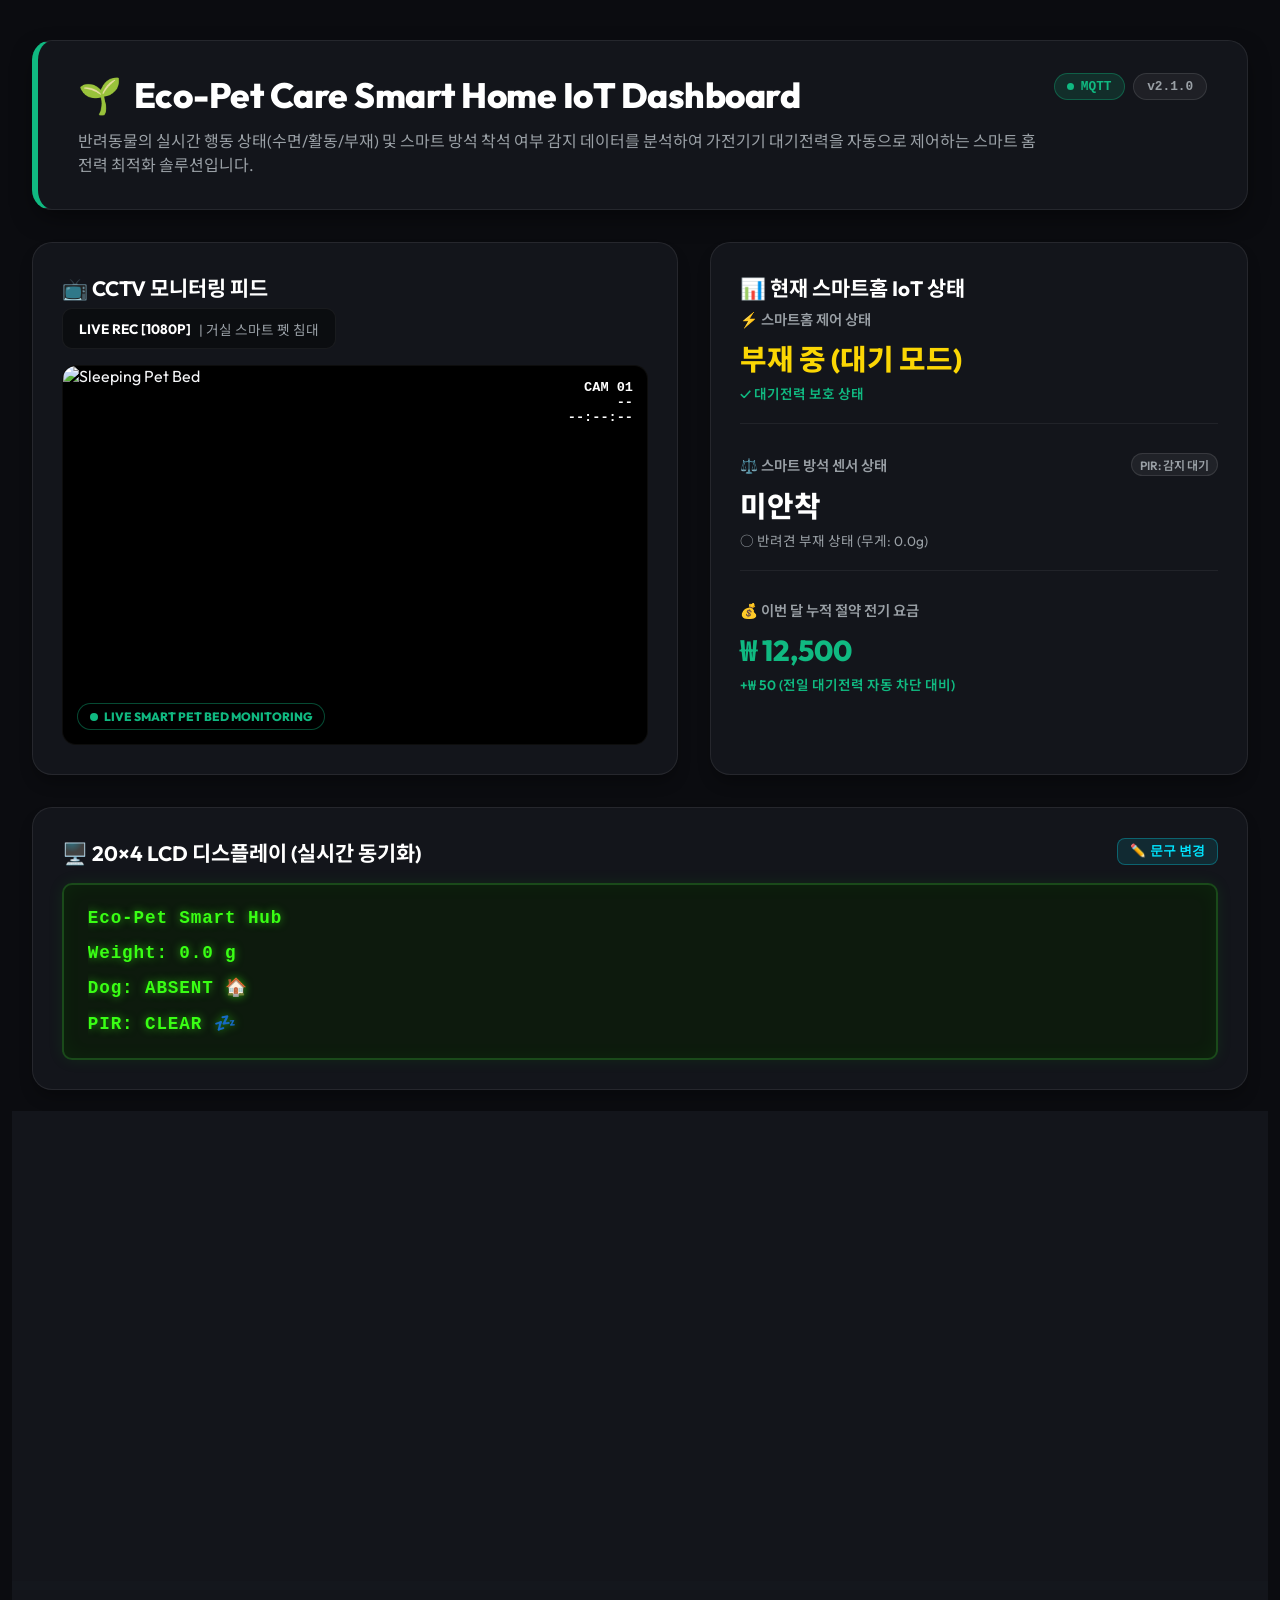
==== commit cb997e85: "feat: update layout and status - remove top 3 cards, 200g=강아지 올라옴, 5s no PIR + 200g = 강아지 수면 중" ====
--- a/index.html
+++ b/index.html
@@ -27,32 +27,7 @@
       </div>
     </header>
 
-    <!-- Real-time Live Sensor Cards (3-Grid) -->
-    <div class="grid-3" style="margin-bottom:2rem;">
-      <!-- Card 1: Weight / LoadCell Sensor -->
-      <div class="card sensor-card">
-        <div class="card-title">⚖️ 스마트 방석 로드셀</div>
-        <div class="sensor-big" id="weightVal">0.0 g</div>
-        <div class="sensor-badge" id="dogBadge">🏠 강아지 부재중</div>
-        <button class="ctrl-btn tare-btn" id="tareBtn" onclick="sendTare()">🎯 영점 초기화 (Tare)</button>
-      </div>
-
-      <!-- Card 2: PIR Motion Sensor (D6) -->
-      <div class="card sensor-card">
-        <div class="card-title">🏃 PIR 모션 센서 (D6)</div>
-        <div class="sensor-big" id="pirVal">💤 비감지</div>
-        <div class="sensor-badge" id="pirBadge">✓ CLEAR (1s 분석)</div>
-        <div class="sensor-sub" id="pirAnalysis" style="margin-top:0.5rem; font-size:0.8rem; color:#9aa0a6;">No Motion Detected</div>
-      </div>
-
-      <!-- Card 3: ESP32 Device Status -->
-      <div class="card sensor-card">
-        <div class="card-title">📡 ESP32 장치 상태</div>
-        <div class="sensor-big" id="deviceStatus" style="font-size:2rem;">🟢</div>
-        <div class="sensor-badge" id="statusBadge" style="color:#10b981;">✓ ONLINE</div>
-        <div class="sensor-sub" style="margin-top:0.5rem; font-size:0.8rem; color:#9aa0a6;" id="lastUpdate">마지막 업데이트: --</div>
-      </div>
-    </div>
+
 
     <!-- Main Layout (2-Grid) -->
     <div class="grid-2">
@@ -327,8 +302,8 @@
 
       // ─── 강아지 상태 판단 ───
       // 1) PIR 감지 -> ACTIVE (활동 중)
-      // 2) PIR 10초 미감지 & 무게 >= 200g -> SLEEPING (수면 중)
-      // 3) PIR 10초 미만 미감지 & 무게 >= 200g -> PRESENT (착석 중)
+      // 2) PIR 5초 미감지 & 무게 >= 200g -> SLEEPING (수면 중)
+      // 3) PIR 5초 미만 미감지 & 무게 >= 200g -> PRESENT (강아지 올라옴)
       // 4) 무게 < 80g & PIR 미감지 -> ABSENT (부재 중)
       let dogStatusStr = 'ABSENT';
       if (dogStateServer) {
@@ -337,7 +312,7 @@
         if (motionDetected) {
           dogStatusStr = 'ACTIVE';
         } else if (weight >= 200) {
-          if (now - lastMotionTimeWeb >= 10000) {
+          if (now - lastMotionTimeWeb >= 5000) { // 5초 이상 움직임 없음
             dogStatusStr = 'SLEEPING';
           } else {
             dogStatusStr = 'PRESENT';
@@ -347,68 +322,18 @@
         }
       }
 
-      // ─── 1. 전용 로드셀 카드 업데이트 ───
-      document.getElementById('weightVal').textContent = weight.toFixed(1) + ' g';
-      document.getElementById('weightValSmall').textContent = weight.toFixed(1) + ' g';
-      const dogBadge = document.getElementById('dogBadge');
-      if (dogStatusStr === 'ACTIVE') {
-        dogBadge.textContent = '🐕 강아지 활동 중!';
-        dogBadge.style.background = 'rgba(251,214,4,0.2)';
-        dogBadge.style.color = '#fbd604';
-        dogBadge.style.border = '1px solid #fbd604';
-      } else if (dogStatusStr === 'SLEEPING') {
-        dogBadge.textContent = '🐶💤 강아지 수면 중';
-        dogBadge.style.background = 'rgba(16,185,129,0.2)';
-        dogBadge.style.color = '#10b981';
-        dogBadge.style.border = '1px solid #10b981';
-      } else if (dogStatusStr === 'PRESENT') {
-        dogBadge.textContent = '🐶 방석 착석 중';
-        dogBadge.style.background = 'rgba(0,229,255,0.2)';
-        dogBadge.style.color = '#00e5ff';
-        dogBadge.style.border = '1px solid #00e5ff';
-      } else {
-        dogBadge.textContent = '🏠 강아지 부재중';
-        dogBadge.style.background = 'rgba(255,255,255,0.05)';
-        dogBadge.style.color = '#9aa0a6';
-        dogBadge.style.border = '1px solid rgba(255,255,255,0.1)';
-      }
-
-      // ─── 2. 전용 PIR 모션 센서 카드 업데이트 ───
-      const pirVal = document.getElementById('pirVal');
-      const pirBadge = document.getElementById('pirBadge');
-      const pirSmall = document.getElementById('pirValSmall');
-      if (motionDetected) {
-        pirVal.textContent = '🏃 감지됨!';
-        pirBadge.textContent = '⚡ ACTIVE (1s 분석)';
-        pirBadge.style.background = 'rgba(251,214,4,0.15)';
-        pirBadge.style.color = '#fbd604';
-        pirBadge.style.border = '1px solid #fbd604';
-        pirSmall.textContent = '🏃 감지';
-        pirSmall.style.color = '#fbd604';
-      } else {
-        pirVal.textContent = '💤 비감지';
-        pirBadge.textContent = '✓ CLEAR (1s 분석)';
-        pirBadge.style.background = 'rgba(255,255,255,0.05)';
-        pirBadge.style.color = '#9aa0a6';
-        pirBadge.style.border = '1px solid rgba(255,255,255,0.1)';
-        pirSmall.textContent = '💤 없음';
-        pirSmall.style.color = '#00e5ff';
-      }
-      document.getElementById('pirAnalysis').textContent = pirAnalysis;
-
-      // ─── 3. 전용 ESP32 장치 상태 카드 업데이트 ───
-      const devEl = document.getElementById('deviceStatus');
-      const statusBadge = document.getElementById('statusBadge');
-      if (devStatus === 'ONLINE') {
-        devEl.textContent = '🟢';
-        statusBadge.textContent = '✓ ONLINE';
-        statusBadge.style.color = '#10b981';
-      } else {
-        devEl.textContent = '🔴';
-        statusBadge.textContent = '✗ OFFLINE';
-        statusBadge.style.color = '#ef4444';
-      }
-      document.getElementById('lastUpdate').textContent = '마지막 업데이트: ' + new Date().toLocaleTimeString('ko-KR');
+      // 안전하게 요소 업데이트 (상단 3개 카드 삭제 대비)
+      const weightValEl = document.getElementById('weightVal');
+      if (weightValEl) weightValEl.textContent = weight.toFixed(1) + ' g';
+      const weightValSmallEl = document.getElementById('weightValSmall');
+      if (weightValSmallEl) weightValSmallEl.textContent = weight.toFixed(1) + ' g';
+
+      const pirValEl = document.getElementById('pirVal');
+      if (pirValEl) pirValEl.textContent = motionDetected ? '🏃 감지됨!' : '💤 비감지';
+      const pirSmallEl = document.getElementById('pirValSmall');
+      if (pirSmallEl) pirSmallEl.textContent = motionDetected ? '🏃 감지' : '💤 없음';
+      const pirAnalysisEl = document.getElementById('pirAnalysis');
+      if (pirAnalysisEl) pirAnalysisEl.textContent = pirAnalysis;
 
       // ─── 4. 홈 제어 상태 업데이트 ───
       const homeStatusEl  = document.getElementById('homeStatusVal');
@@ -421,12 +346,12 @@
       } else if (dogStatusStr === 'SLEEPING') {
         homeStatusEl.textContent = '강아지 수면 중 🐶💤';
         homeStatusEl.className   = 'metric-val-green';
-        homeStatusSub.textContent = '✓ 10초 이상 움직임 없음 + 방석 안착 (절전 모드)';
+        homeStatusSub.textContent = '✓ 5초 이상 움직임 없음 + 방석 안착 (절전 모드)';
         homeStatusSub.className   = 'sub-desc-green';
       } else if (dogStatusStr === 'PRESENT') {
-        homeStatusEl.textContent = '방석 착석 중 🐶';
+        homeStatusEl.textContent = '강아지 올라옴 🐶';
         homeStatusEl.className   = 'metric-val-white';
-        homeStatusSub.textContent = '● 방석 체중 감지 (10초 수면 대기 중)';
+        homeStatusSub.textContent = '● 방석 체중 200g 이상 감지 (5초 수면 대기 중)';
         homeStatusSub.className   = 'sub-desc-green';
       } else {
         homeStatusEl.textContent = '부재 중 (대기 모드 🏠)';
@@ -456,11 +381,15 @@
 
       if (dogStatusStr === 'SLEEPING') {
         cushionVal.textContent = '수면 안착 💤';
-        cushionSub.textContent = '● 반려견 수면 중 (무게: ' + weight.toFixed(1) + 'g)';
+        cushionSub.textContent = '● 5초 미감지 + 수면 중 (무게: ' + weight.toFixed(1) + 'g)';
         cushionSub.className   = 'sub-desc-green';
-      } else if (dogStatusStr === 'PRESENT' || dogStatusStr === 'ACTIVE') {
-        cushionVal.textContent = '안착 중 🐶';
-        cushionSub.textContent = '● 반려견 방석 재실 (무게: ' + weight.toFixed(1) + 'g)';
+      } else if (dogStatusStr === 'PRESENT') {
+        cushionVal.textContent = '강아지 올라옴 🐶';
+        cushionSub.textContent = '● 체중 200g 이상 안착 (무게: ' + weight.toFixed(1) + 'g)';
+        cushionSub.className   = 'sub-desc-green';
+      } else if (dogStatusStr === 'ACTIVE') {
+        cushionVal.textContent = '활동 감지 🏃';
+        cushionSub.textContent = '⚡ 모션 움직임 감지 중 (무게: ' + weight.toFixed(1) + 'g)';
         cushionSub.className   = 'sub-desc-green';
       } else {
         cushionVal.textContent = '미안착';
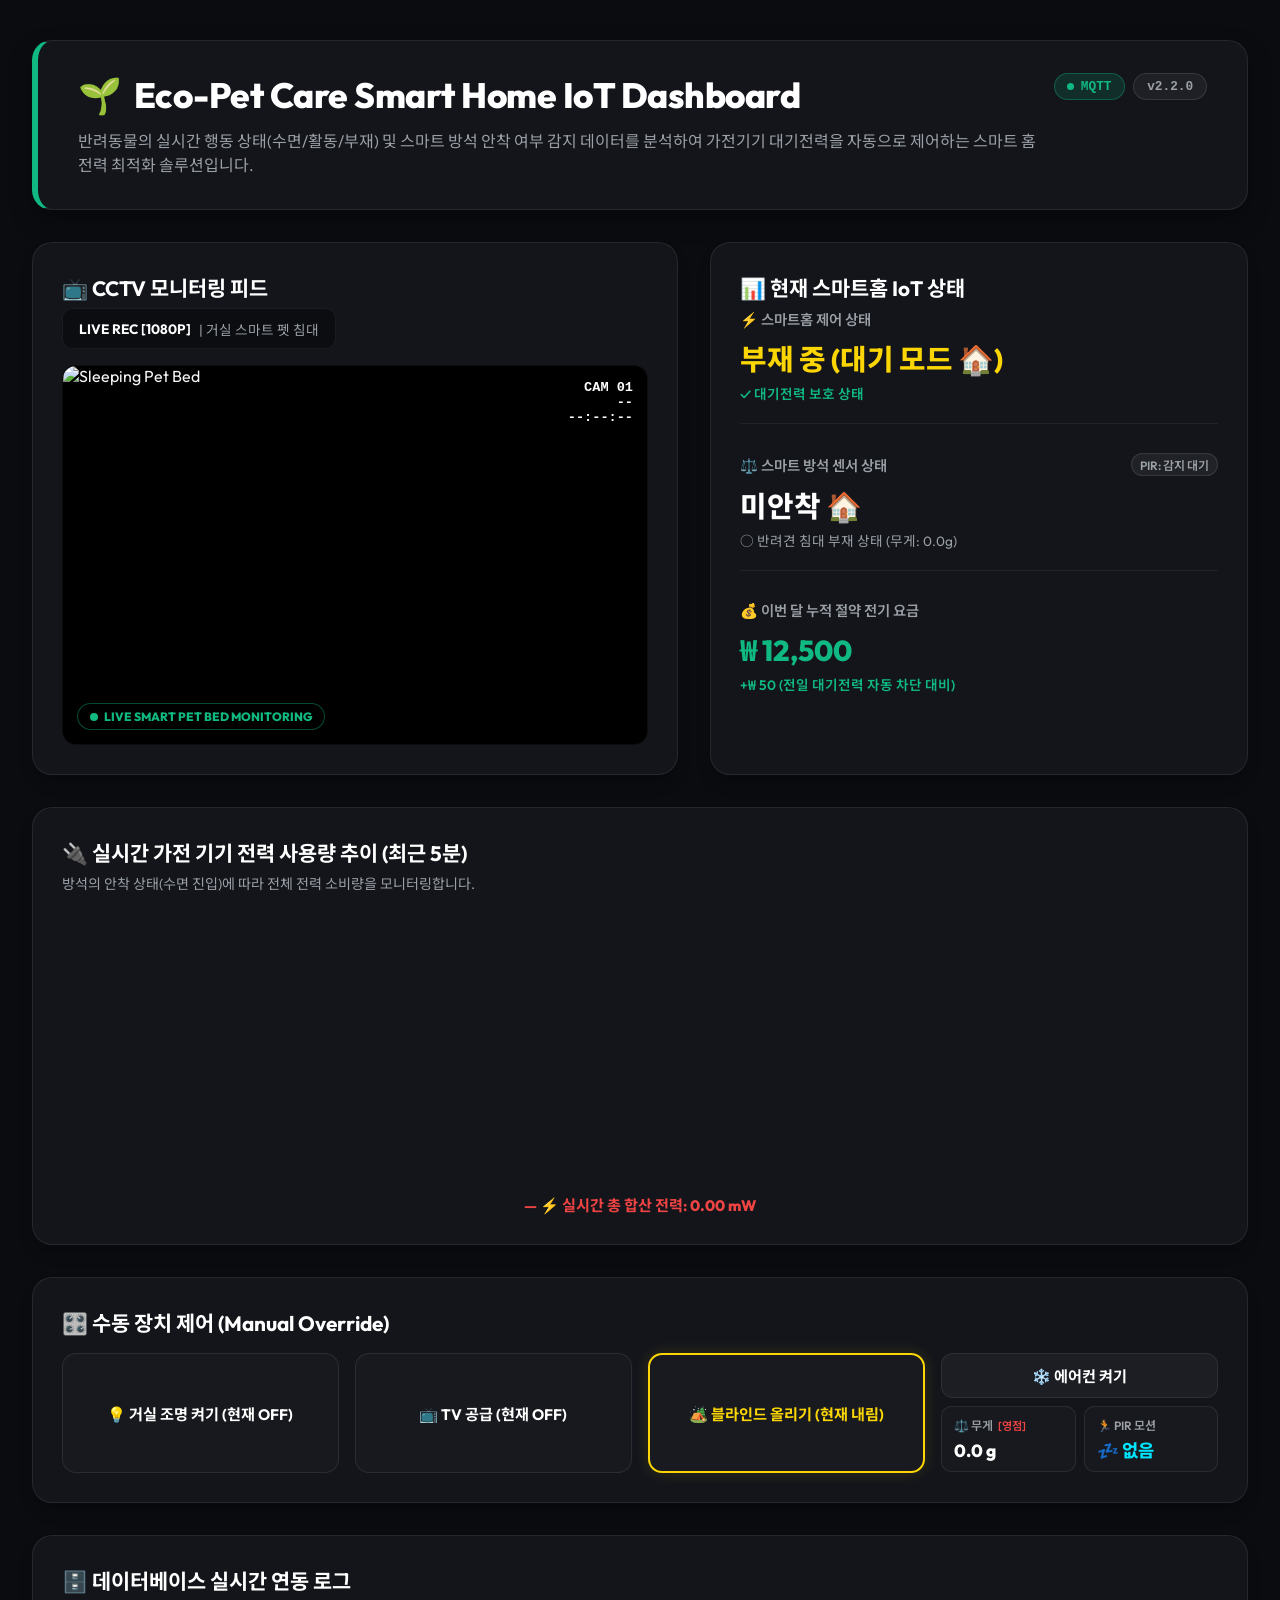
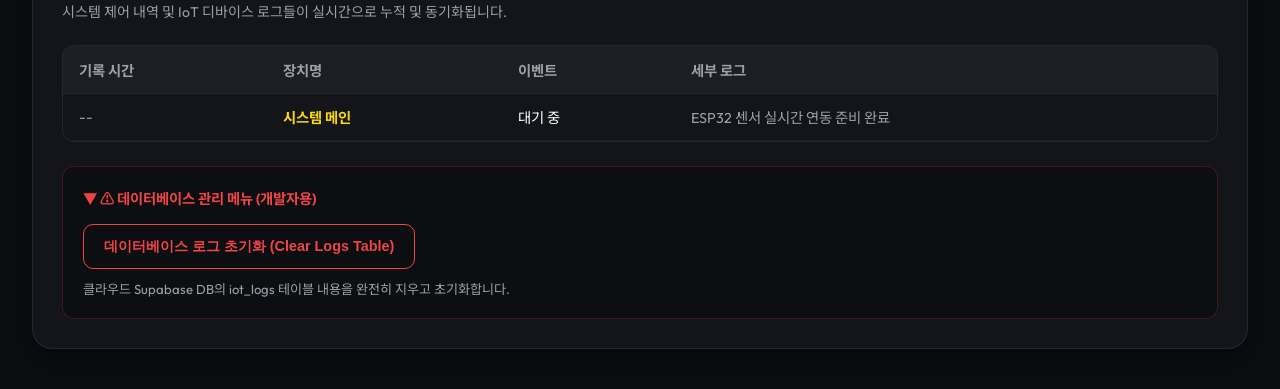
==== commit 44b77d42: "feat: v2.2.0 - remove LCD completely, set 200g=강아지 안착, 5s no motion + settled = 강아지 수면 중 else 강아지 활동" ====
--- a/index.html
+++ b/index.html
@@ -16,18 +16,16 @@
           <span>🌱</span> Eco-Pet Care Smart Home IoT Dashboard
         </div>
         <div class="subtitle">
-          반려동물의 실시간 행동 상태(수면/활동/부재) 및 스마트 방석 착석 여부 감지 데이터를 분석하여 가전기기 대기전력을 자동으로 제어하는 스마트 홈 전력 최적화 솔루션입니다.
+          반려동물의 실시간 행동 상태(수면/활동/부재) 및 스마트 방석 안착 여부 감지 데이터를 분석하여 가전기기 대기전력을 자동으로 제어하는 스마트 홈 전력 최적화 솔루션입니다.
         </div>
       </div>
       <div class="header-badges">
         <div class="badge-mqtt" id="mqttBadge">
           <span class="dot" id="mqttDot"></span> MQTT
         </div>
-        <div class="badge-version">v2.1.0</div>
+        <div class="badge-version">v2.2.0</div>
       </div>
     </header>
-
-
 
     <!-- Main Layout (2-Grid) -->
     <div class="grid-2">
@@ -61,18 +59,18 @@
         <!-- Metric 1: 홈 제어 상태 -->
         <div class="metric-item">
           <div class="metric-label">⚡ 스마트홈 제어 상태</div>
-          <div id="homeStatusVal" class="metric-val-yellow">부재 중 (대기 모드)</div>
+          <div id="homeStatusVal" class="metric-val-yellow">부재 중 (대기 모드 🏠)</div>
           <div id="homeStatusSub" class="sub-desc-green">✓ 대기전력 보호 상태</div>
         </div>
 
-        <!-- Metric 2: 방석 센서 -->
+        <!-- Metric 2: 방석 센서 상태 -->
         <div class="metric-item">
           <div class="metric-label" style="display:flex; justify-content:space-between; align-items:center;">
             <span>⚖️ 스마트 방석 센서 상태</span>
             <span id="cushionPirTag" style="font-size:0.75rem; padding:2px 8px; border-radius:12px; background:rgba(255,255,255,0.06); color:#9aa0a6; border:1px solid rgba(255,255,255,0.1);">PIR: 감지 대기</span>
           </div>
-          <div id="cushionStatusVal" class="metric-val-white">미안착</div>
-          <div id="cushionStatusSub" class="sub-desc-gray">○ 반려견 부재 상태 (무게: 0.0g)</div>
+          <div id="cushionStatusVal" class="metric-val-white">미안착 🏠</div>
+          <div id="cushionStatusSub" class="sub-desc-gray">○ 반려견 침대 부재 상태 (무게: 0.0g)</div>
         </div>
 
         <!-- Metric 3: 절약 요금 -->
@@ -81,20 +79,6 @@
           <div class="metric-val-green" id="savingVal">₩ 12,500</div>
           <div class="sub-desc-green" id="savingSub">+₩ 50 (전일 대기전력 자동 차단 대비)</div>
         </div>
-      </div>
-    </div>
-
-    <!-- LCD Display Simulator Card -->
-    <div class="card" style="margin-bottom:2rem; margin-top:2rem;">
-      <div class="card-title" style="display:flex; justify-content:space-between; align-items:center;">
-        <span>🖥️ 20×4 LCD 디스플레이 (실시간 동기화)</span>
-        <button onclick="sendCustomLCD()" style="background:rgba(0,229,255,0.1); border:1px solid rgba(0,229,255,0.3); color:#00e5ff; padding:4px 12px; border-radius:8px; font-weight:700; font-size:0.8rem; cursor:pointer;">✏️ 문구 변경</button>
-      </div>
-      <div class="lcd-screen">
-        <div class="lcd-line" id="lcdL1">Eco-Pet Smart Hub  </div>
-        <div class="lcd-line" id="lcdL2">Weight: 0.0 g       </div>
-        <div class="lcd-line" id="lcdL3">Dog: ABSENT 🏠      </div>
-        <div class="lcd-line" id="lcdL4">PIR: CLEAR 💤       </div>
       </div>
     </div>
 
@@ -216,10 +200,8 @@
     const TUNNEL_URL = 'https://quarters-contributing-yorkshire-halo.trycloudflare.com';
 
     let lightOn = false, tvOn = false, blindUp = false, acOn = false;
-    let backlightState = true;
     let totalSaved = 12500;
-    let lastDogState = null;
-    let lastMotionState = null;
+    let lastHomeStatus = null;
     let lastMotionTimeWeb = 0;
 
     let powerData = [];
@@ -288,79 +270,15 @@
       const weight          = parseFloat(d.weight) || 0;
       const motionDetected  = d.motionDetected === true;
       const devStatus       = d.deviceStatus || 'OFFLINE';
-      const pirAnalysis     = d.pirAnalysis || 'No Motion Detected';
-      const dogStateServer  = d.dogState || '';
-      const l1              = d.lcd1Line1 || 'Eco-Pet Smart Hub';
-      const l2              = d.lcd1Line2 || 'Weight: 0.0 g';
-      const l3              = d.lcd1Line3 || 'Dog: ABSENT';
-      const l4              = d.lcd1Line4 || 'PIR: CLEAR';
 
       const now = Date.now();
       if (motionDetected) {
         lastMotionTimeWeb = now;
       }
 
-      // ─── 강아지 상태 판단 ───
-      // 1) PIR 감지 -> ACTIVE (활동 중)
-      // 2) PIR 5초 미감지 & 무게 >= 200g -> SLEEPING (수면 중)
-      // 3) PIR 5초 미만 미감지 & 무게 >= 200g -> PRESENT (강아지 올라옴)
-      // 4) 무게 < 80g & PIR 미감지 -> ABSENT (부재 중)
-      let dogStatusStr = 'ABSENT';
-      if (dogStateServer) {
-        dogStatusStr = dogStateServer;
-      } else {
-        if (motionDetected) {
-          dogStatusStr = 'ACTIVE';
-        } else if (weight >= 200) {
-          if (now - lastMotionTimeWeb >= 5000) { // 5초 이상 움직임 없음
-            dogStatusStr = 'SLEEPING';
-          } else {
-            dogStatusStr = 'PRESENT';
-          }
-        } else if (weight < 80) {
-          dogStatusStr = 'ABSENT';
-        }
-      }
-
-      // 안전하게 요소 업데이트 (상단 3개 카드 삭제 대비)
-      const weightValEl = document.getElementById('weightVal');
-      if (weightValEl) weightValEl.textContent = weight.toFixed(1) + ' g';
-      const weightValSmallEl = document.getElementById('weightValSmall');
-      if (weightValSmallEl) weightValSmallEl.textContent = weight.toFixed(1) + ' g';
-
-      const pirValEl = document.getElementById('pirVal');
-      if (pirValEl) pirValEl.textContent = motionDetected ? '🏃 감지됨!' : '💤 비감지';
-      const pirSmallEl = document.getElementById('pirValSmall');
-      if (pirSmallEl) pirSmallEl.textContent = motionDetected ? '🏃 감지' : '💤 없음';
-      const pirAnalysisEl = document.getElementById('pirAnalysis');
-      if (pirAnalysisEl) pirAnalysisEl.textContent = pirAnalysis;
-
-      // ─── 4. 홈 제어 상태 업데이트 ───
-      const homeStatusEl  = document.getElementById('homeStatusVal');
-      const homeStatusSub = document.getElementById('homeStatusSub');
-      if (dogStatusStr === 'ACTIVE') {
-        homeStatusEl.textContent = '강아지 활동 중 🐕🏃';
-        homeStatusEl.className   = 'metric-val-yellow';
-        homeStatusSub.textContent = '⚡ PIR 움직임 감지 중 (절전 해제)';
-        homeStatusSub.className   = 'sub-desc-green';
-      } else if (dogStatusStr === 'SLEEPING') {
-        homeStatusEl.textContent = '강아지 수면 중 🐶💤';
-        homeStatusEl.className   = 'metric-val-green';
-        homeStatusSub.textContent = '✓ 5초 이상 움직임 없음 + 방석 안착 (절전 모드)';
-        homeStatusSub.className   = 'sub-desc-green';
-      } else if (dogStatusStr === 'PRESENT') {
-        homeStatusEl.textContent = '강아지 올라옴 🐶';
-        homeStatusEl.className   = 'metric-val-white';
-        homeStatusSub.textContent = '● 방석 체중 200g 이상 감지 (5초 수면 대기 중)';
-        homeStatusSub.className   = 'sub-desc-green';
-      } else {
-        homeStatusEl.textContent = '부재 중 (대기 모드 🏠)';
-        homeStatusEl.className   = 'metric-val-yellow';
-        homeStatusSub.textContent = '✓ 대기전력 보호 상태';
-        homeStatusSub.className   = 'sub-desc-green';
-      }
-
-      // ─── 5. 방석 센서 상태 업데이트 ───
+      // ─── 1. 스마트 방석 안착 여부 (무게 200g 이상 = 강아지 안착) ───
+      const isSettled = (weight >= 200);
+
       const cushionVal = document.getElementById('cushionStatusVal');
       const cushionSub = document.getElementById('cushionStatusSub');
       const cushionPirTag = document.getElementById('cushionPirTag');
@@ -379,39 +297,59 @@
         }
       }
 
-      if (dogStatusStr === 'SLEEPING') {
-        cushionVal.textContent = '수면 안착 💤';
-        cushionSub.textContent = '● 5초 미감지 + 수면 중 (무게: ' + weight.toFixed(1) + 'g)';
-        cushionSub.className   = 'sub-desc-green';
-      } else if (dogStatusStr === 'PRESENT') {
-        cushionVal.textContent = '강아지 올라옴 🐶';
+      if (isSettled) {
+        cushionVal.textContent = '강아지 안착 🐶';
         cushionSub.textContent = '● 체중 200g 이상 안착 (무게: ' + weight.toFixed(1) + 'g)';
         cushionSub.className   = 'sub-desc-green';
-      } else if (dogStatusStr === 'ACTIVE') {
-        cushionVal.textContent = '활동 감지 🏃';
-        cushionSub.textContent = '⚡ 모션 움직임 감지 중 (무게: ' + weight.toFixed(1) + 'g)';
-        cushionSub.className   = 'sub-desc-green';
       } else {
-        cushionVal.textContent = '미안착';
-        cushionSub.textContent = '○ 반려견 부재 상태 (무게: ' + weight.toFixed(1) + 'g)';
+        cushionVal.textContent = '미안착 🏠';
+        cushionSub.textContent = '○ 반려견 침대 부재 상태 (무게: ' + weight.toFixed(1) + 'g)';
         cushionSub.className   = 'sub-desc-gray';
       }
 
-      // ─── 6. 20×4 LCD 디스플레이 동기화 ───
-      document.getElementById('lcdL1').textContent = l1.substring(0, 20).padEnd(20);
-      document.getElementById('lcdL2').textContent = l2.substring(0, 20).padEnd(20);
-      document.getElementById('lcdL3').textContent = l3.substring(0, 20).padEnd(20);
-      document.getElementById('lcdL4').textContent = l4.substring(0, 20).padEnd(20);
-
-      // ─── 7. 절약 요금 및 로그 ───
-      if (lastDogState !== null && lastDogState !== dogStatusStr) {
-        addLog('스마트홈', '상태 변경: ' + dogStatusStr, `강아지 상태가 ${lastDogState} -> ${dogStatusStr} (무게 ${weight.toFixed(1)}g) 로 변경됨`);
-      }
-      lastDogState = dogStatusStr;
-
-      // ─── 8. 전력 그래프 ───
+      // ─── 2. 스마트홈 제어 상태 판별 ───
+      // 조건 1: 강아지 안착(>=200g) + PIR 5초 이상 미감지 -> "강아지 수면 중 🐶💤"
+      // 조건 2: 그 외 (안착 중이거나 PIR 모션 감지) -> "강아지 활동 중 🐕🏃"
+      // 조건 3: 미안착 & 모션 없음 -> "부재 중 (대기 모드 🏠)"
+      const homeStatusEl  = document.getElementById('homeStatusVal');
+      const homeStatusSub = document.getElementById('homeStatusSub');
+      let currentHomeStatus = 'ABSENT';
+
+      if (isSettled && (now - lastMotionTimeWeb >= 5000) && !motionDetected) {
+        currentHomeStatus = 'SLEEPING';
+        homeStatusEl.textContent = '강아지 수면 중 🐶💤';
+        homeStatusEl.className   = 'metric-val-green';
+        homeStatusSub.textContent = '✓ 강아지 안착 + 5초 이상 미감지 (대기전력 자동 차단)';
+        homeStatusSub.className   = 'sub-desc-green';
+      } else if (isSettled || motionDetected) {
+        currentHomeStatus = 'ACTIVE';
+        homeStatusEl.textContent = '강아지 활동 중 🐕🏃';
+        homeStatusEl.className   = 'metric-val-yellow';
+        homeStatusSub.textContent = '⚡ 강아지 안착 중 또는 PIR 움직임 감지 (절전 해제)';
+        homeStatusSub.className   = 'sub-desc-green';
+      } else {
+        currentHomeStatus = 'ABSENT';
+        homeStatusEl.textContent = '부재 중 (대기 모드 🏠)';
+        homeStatusEl.className   = 'metric-val-yellow';
+        homeStatusSub.textContent = '✓ 대기전력 보호 상태';
+        homeStatusSub.className   = 'sub-desc-green';
+      }
+
+      // ─── 3. 서브 제어 컨트롤 표시 ───
+      const weightValSmallEl = document.getElementById('weightValSmall');
+      if (weightValSmallEl) weightValSmallEl.textContent = weight.toFixed(1) + ' g';
+      const pirSmallEl = document.getElementById('pirValSmall');
+      if (pirSmallEl) pirSmallEl.textContent = motionDetected ? '🏃 감지' : '💤 없음';
+
+      // ─── 4. 로그 및 절약 요금 ───
+      if (lastHomeStatus !== null && lastHomeStatus !== currentHomeStatus) {
+        addLog('스마트홈', '제어 상태 전환', `상태가 [${homeStatusEl.textContent}] (으)로 변경됨 (무게: ${weight.toFixed(1)}g)`);
+      }
+      lastHomeStatus = currentHomeStatus;
+
+      // ─── 5. 전력 그래프 ───
       const timeStr = new Date().toLocaleTimeString('ko-KR', { hour: '2-digit', minute: '2-digit', second: '2-digit' });
-      const basePower = (dogStatusStr === 'SLEEPING' || dogStatusStr === 'ABSENT') ? 0.5 : 21.2;
+      const basePower = (currentHomeStatus === 'SLEEPING' || currentHomeStatus === 'ABSENT') ? 0.5 : 21.2;
       const power = +(basePower + (Math.random() * 0.6 - 0.3)).toFixed(2);
       powerData.push(power);
       timeLabels.push(timeStr);
@@ -452,33 +390,13 @@
 
     // 영점 초기화
     async function sendTare() {
-      const btn = document.getElementById('tareBtn');
-      btn.textContent = '⏳ 영점 조절 중...';
-      btn.disabled = true;
+      const box = document.getElementById('weightValSmall');
+      const prev = box.textContent;
+      box.textContent = '영점 중...';
       const ok = await sendCommand({ command: 'tare' });
-      btn.textContent = ok ? '✅ 영점 완료!' : '❌ 실패';
-      setTimeout(() => { btn.textContent = '🎯 영점 초기화 (Tare)'; btn.disabled = false; }, 2000);
+      box.textContent = ok ? '✅ 완료' : prev;
+      setTimeout(() => { if(box.textContent === '✅ 완료') box.textContent = '0.0 g'; }, 1500);
       if (ok) addLog('로드셀', '영점 초기화', '사용자가 Tare 명령 전송 완료');
-    }
-
-    // LCD 백라이트 토글
-    async function toggleBacklight() {
-      backlightState = !backlightState;
-      const ok = await sendCommand({ command: 'lcd1_backlight', value: backlightState });
-      if (ok) addLog('LCD', '백라이트 제어', `LCD 백라이트 ${backlightState ? 'ON' : 'OFF'}`);
-    }
-
-    // LCD 문구 변경
-    async function sendCustomLCD() {
-      const line1 = prompt('LCD 1번 줄 (최대 20자):', 'Eco-Pet Smart Hub') || '';
-      const line2 = prompt('LCD 2번 줄 (최대 20자):', 'Weight: 0.0 g') || '';
-      const line3 = prompt('LCD 3번 줄 (최대 20자):', 'Dog: PRESENT') || '';
-      const line4 = prompt('LCD 4번 줄 (최대 20자):', 'PIR: CLEAR') || '';
-      const ok = await sendCommand({
-        command: 'lcd1_text',
-        value: { line1: line1.substring(0, 20), line2: line2.substring(0, 20), line3: line3.substring(0, 20), line4: line4.substring(0, 20) }
-      });
-      if (ok) addLog('LCD', '문구 변경', `"${line1}" 등으로 LCD 업데이트 완료`);
     }
 
     // 수동 장치 제어
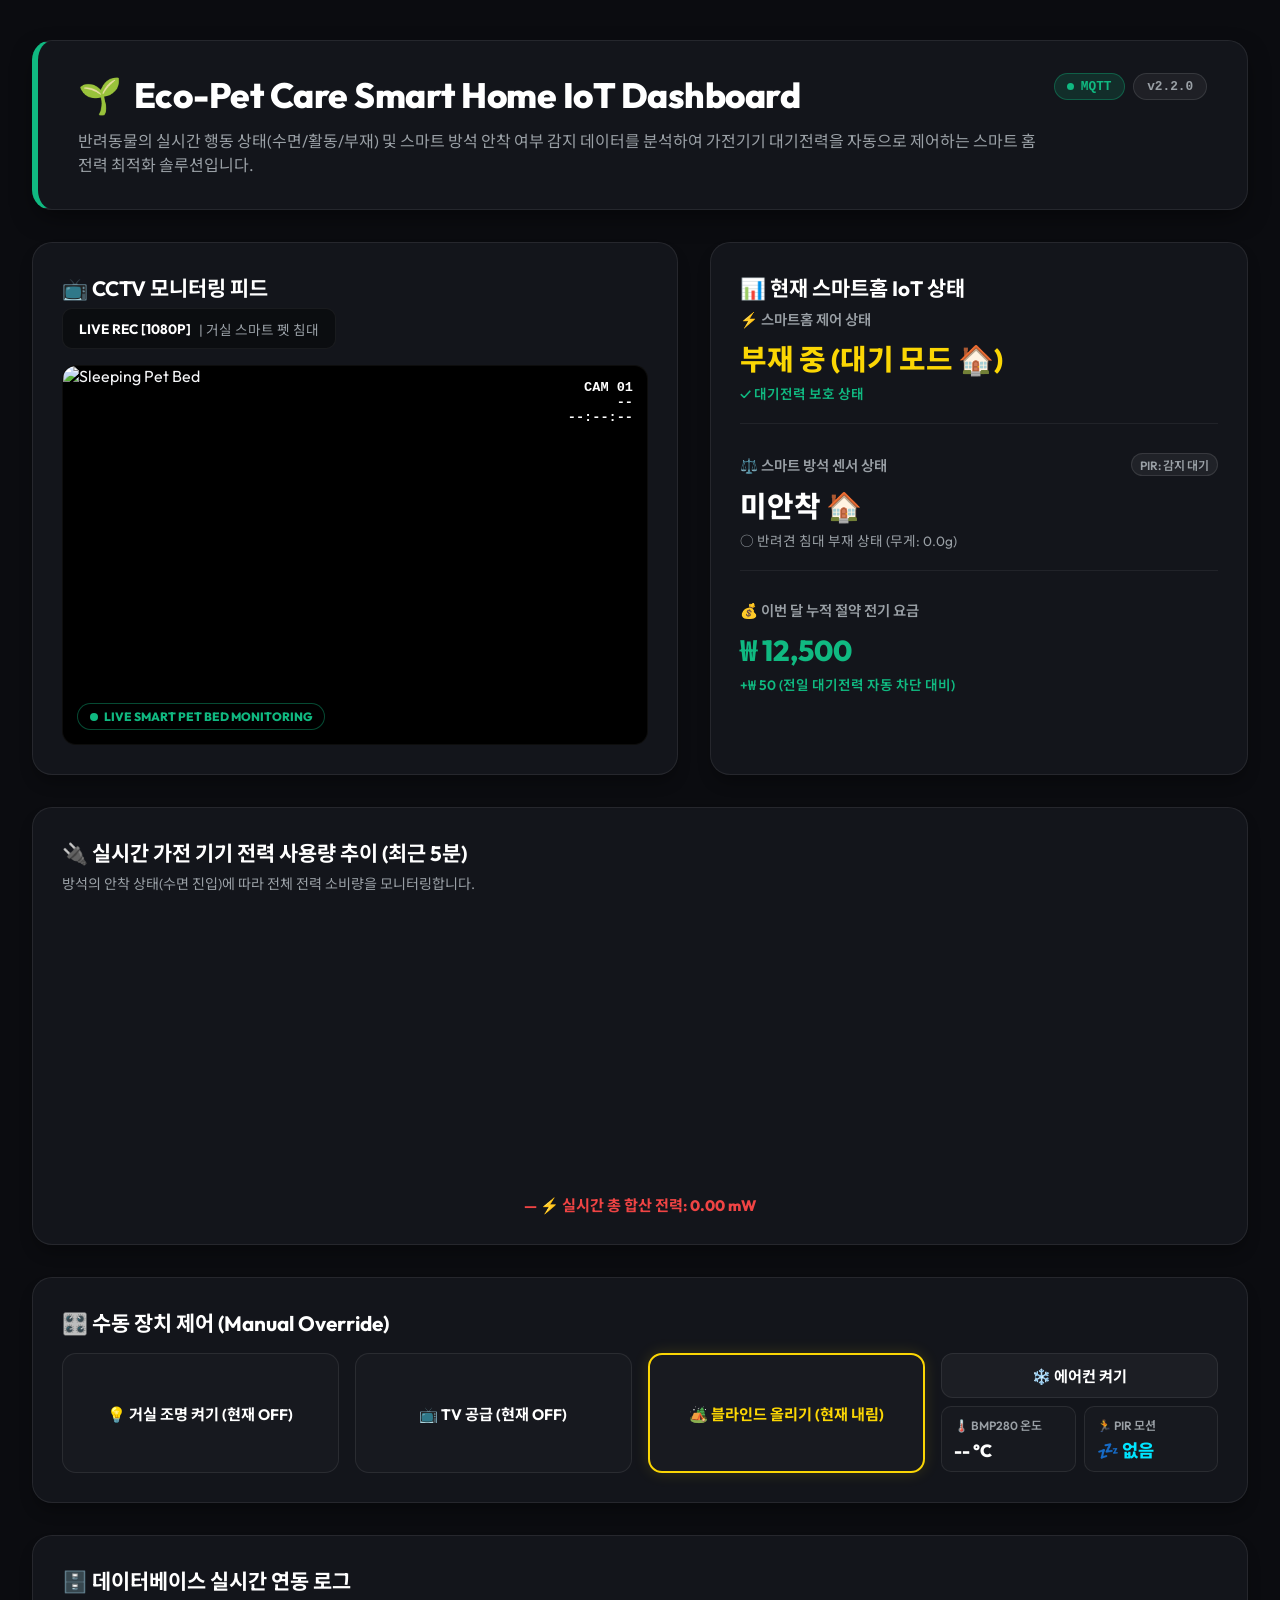
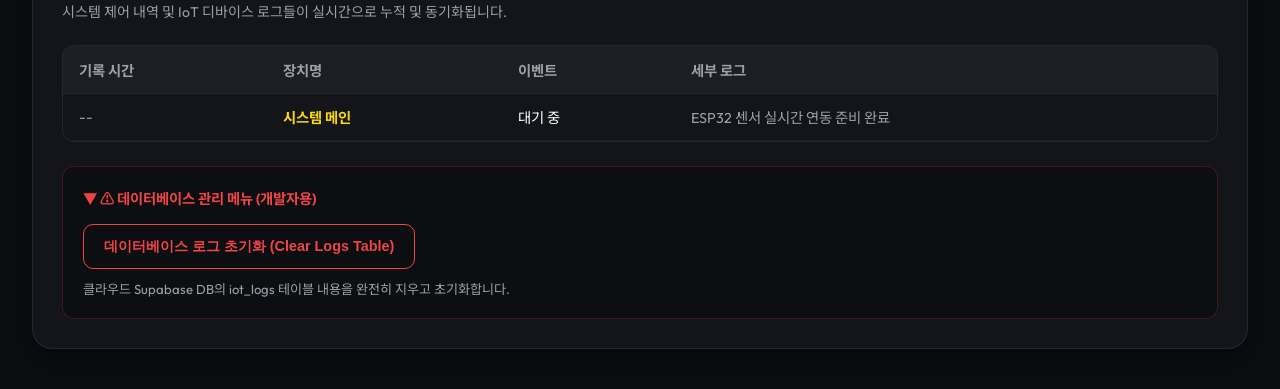
==== commit 0ae9438a: "Update UI: replace weight tare box with BMP280 temperature display" ====
--- a/index.html
+++ b/index.html
@@ -122,14 +122,14 @@
             ❄️ 에어컨 켜기
           </div>
           <div class="aircon-subgrid">
-            <!-- 무게 / 영점 -->
-            <div class="aircon-subbox" onclick="sendTare()" style="cursor:pointer;" title="클릭하여 영점 초기화">
+            <!-- BMP280 온도 센서 -->
+            <div class="aircon-subbox">
               <div class="subbox-header">
-                ⚖️ 무게 <span style="color:#ef4444; font-size:0.7rem;">[영점]</span>
+                🌡️ BMP280 온도
               </div>
               <div class="subbox-content">
                 <div class="subbox-val-white">
-                  <span id="weightValSmall">0.0 g</span>
+                  <span id="tempValSmall">-- °C</span>
                 </div>
               </div>
             </div>
@@ -335,9 +335,20 @@
         homeStatusSub.className   = 'sub-desc-green';
       }
 
-      // ─── 3. 서브 제어 컨트롤 표시 ───
-      const weightValSmallEl = document.getElementById('weightValSmall');
-      if (weightValSmallEl) weightValSmallEl.textContent = weight.toFixed(1) + ' g';
+      // ─── 3. 서브 제어 컨트롤 표시 (BMP280 온도 & PIR) ───
+      const tempValSmallEl = document.getElementById('tempValSmall');
+      if (tempValSmallEl) {
+        const rawTemp = (d.temp !== undefined && d.temp !== null) ? d.temp :
+                        (d.temperature !== undefined && d.temperature !== null) ? d.temperature :
+                        (d.bmp280_temp !== undefined && d.bmp280_temp !== null) ? d.bmp280_temp :
+                        (d.tempC !== undefined && d.tempC !== null) ? d.tempC : null;
+        if (rawTemp !== null) {
+          const tempNum = parseFloat(rawTemp);
+          tempValSmallEl.textContent = !isNaN(tempNum) ? tempNum.toFixed(1) + ' °C' : rawTemp + ' °C';
+        } else {
+          tempValSmallEl.textContent = '-- °C';
+        }
+      }
       const pirSmallEl = document.getElementById('pirValSmall');
       if (pirSmallEl) pirSmallEl.textContent = motionDetected ? '🏃 감지' : '💤 없음';
 
@@ -388,16 +399,6 @@
       } catch(e) { return false; }
     }
 
-    // 영점 초기화
-    async function sendTare() {
-      const box = document.getElementById('weightValSmall');
-      const prev = box.textContent;
-      box.textContent = '영점 중...';
-      const ok = await sendCommand({ command: 'tare' });
-      box.textContent = ok ? '✅ 완료' : prev;
-      setTimeout(() => { if(box.textContent === '✅ 완료') box.textContent = '0.0 g'; }, 1500);
-      if (ok) addLog('로드셀', '영점 초기화', '사용자가 Tare 명령 전송 완료');
-    }
 
     // 수동 장치 제어
     function toggleLight() {
